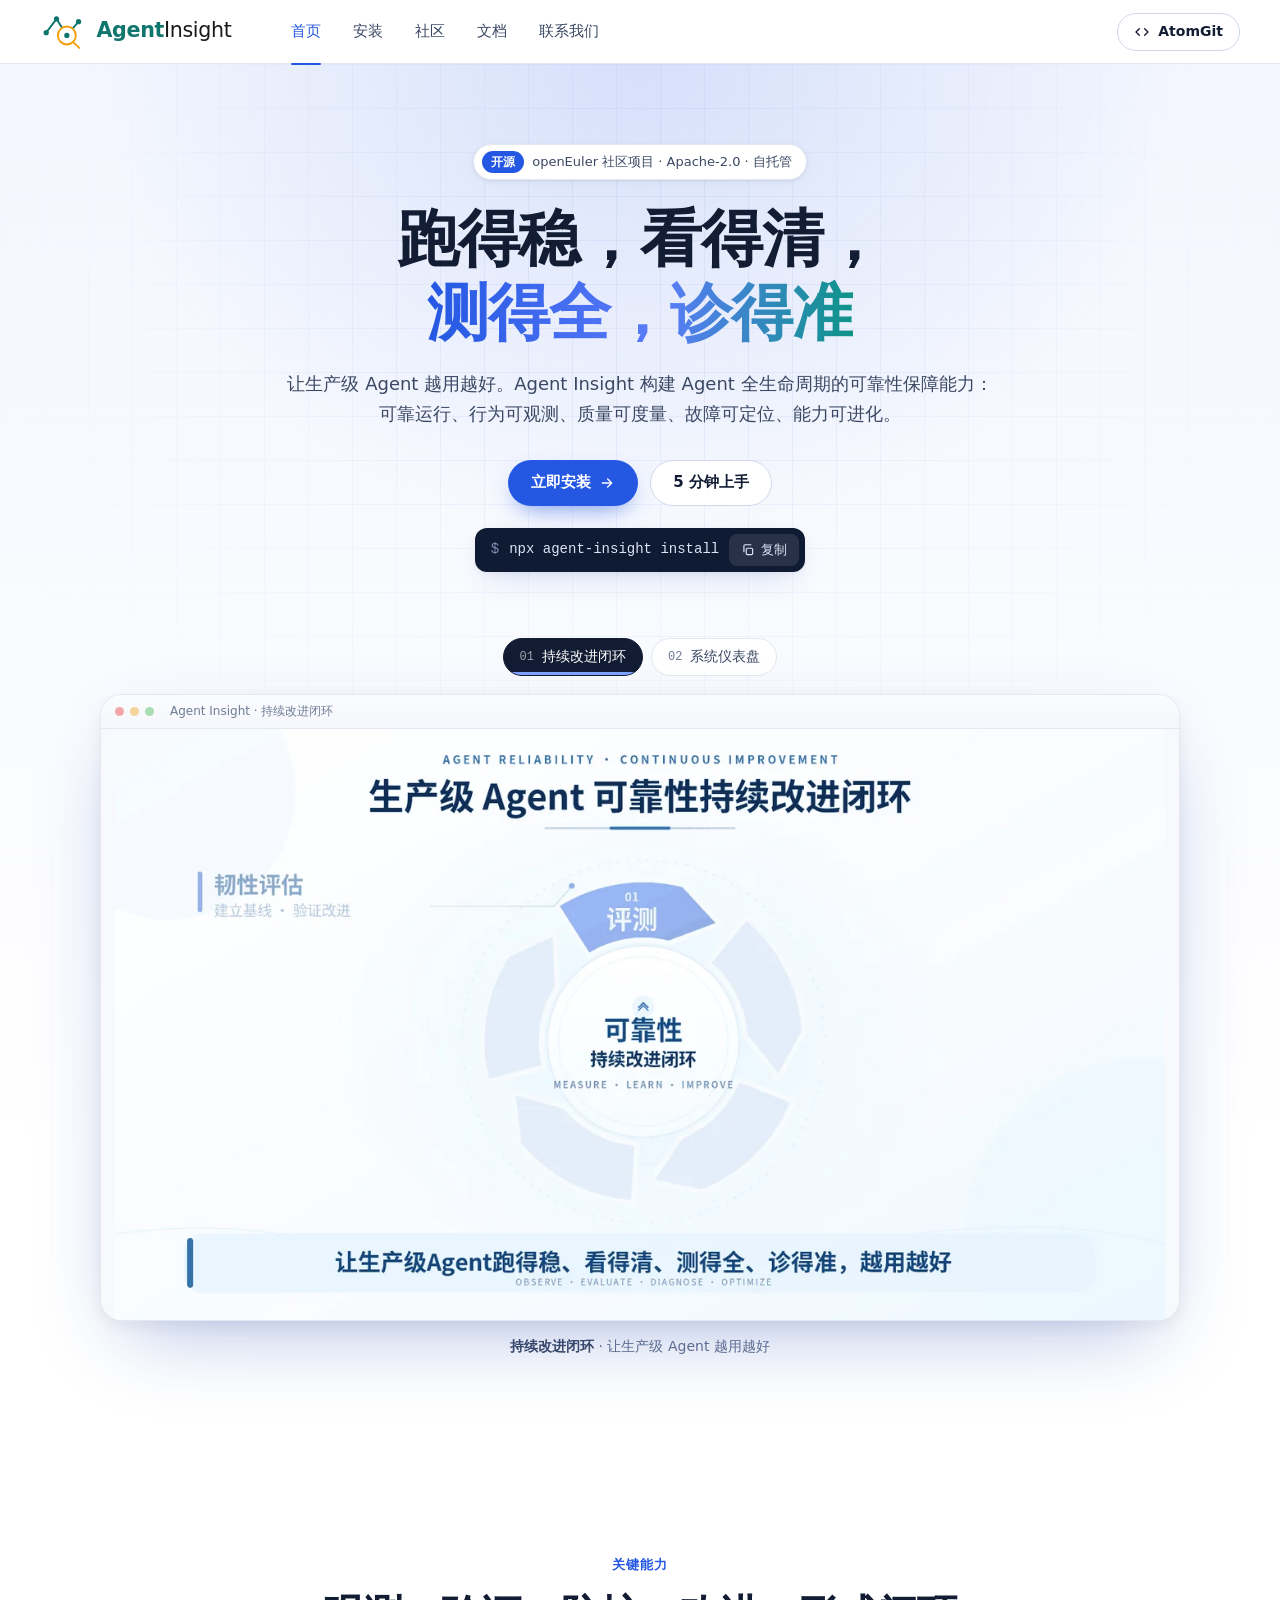
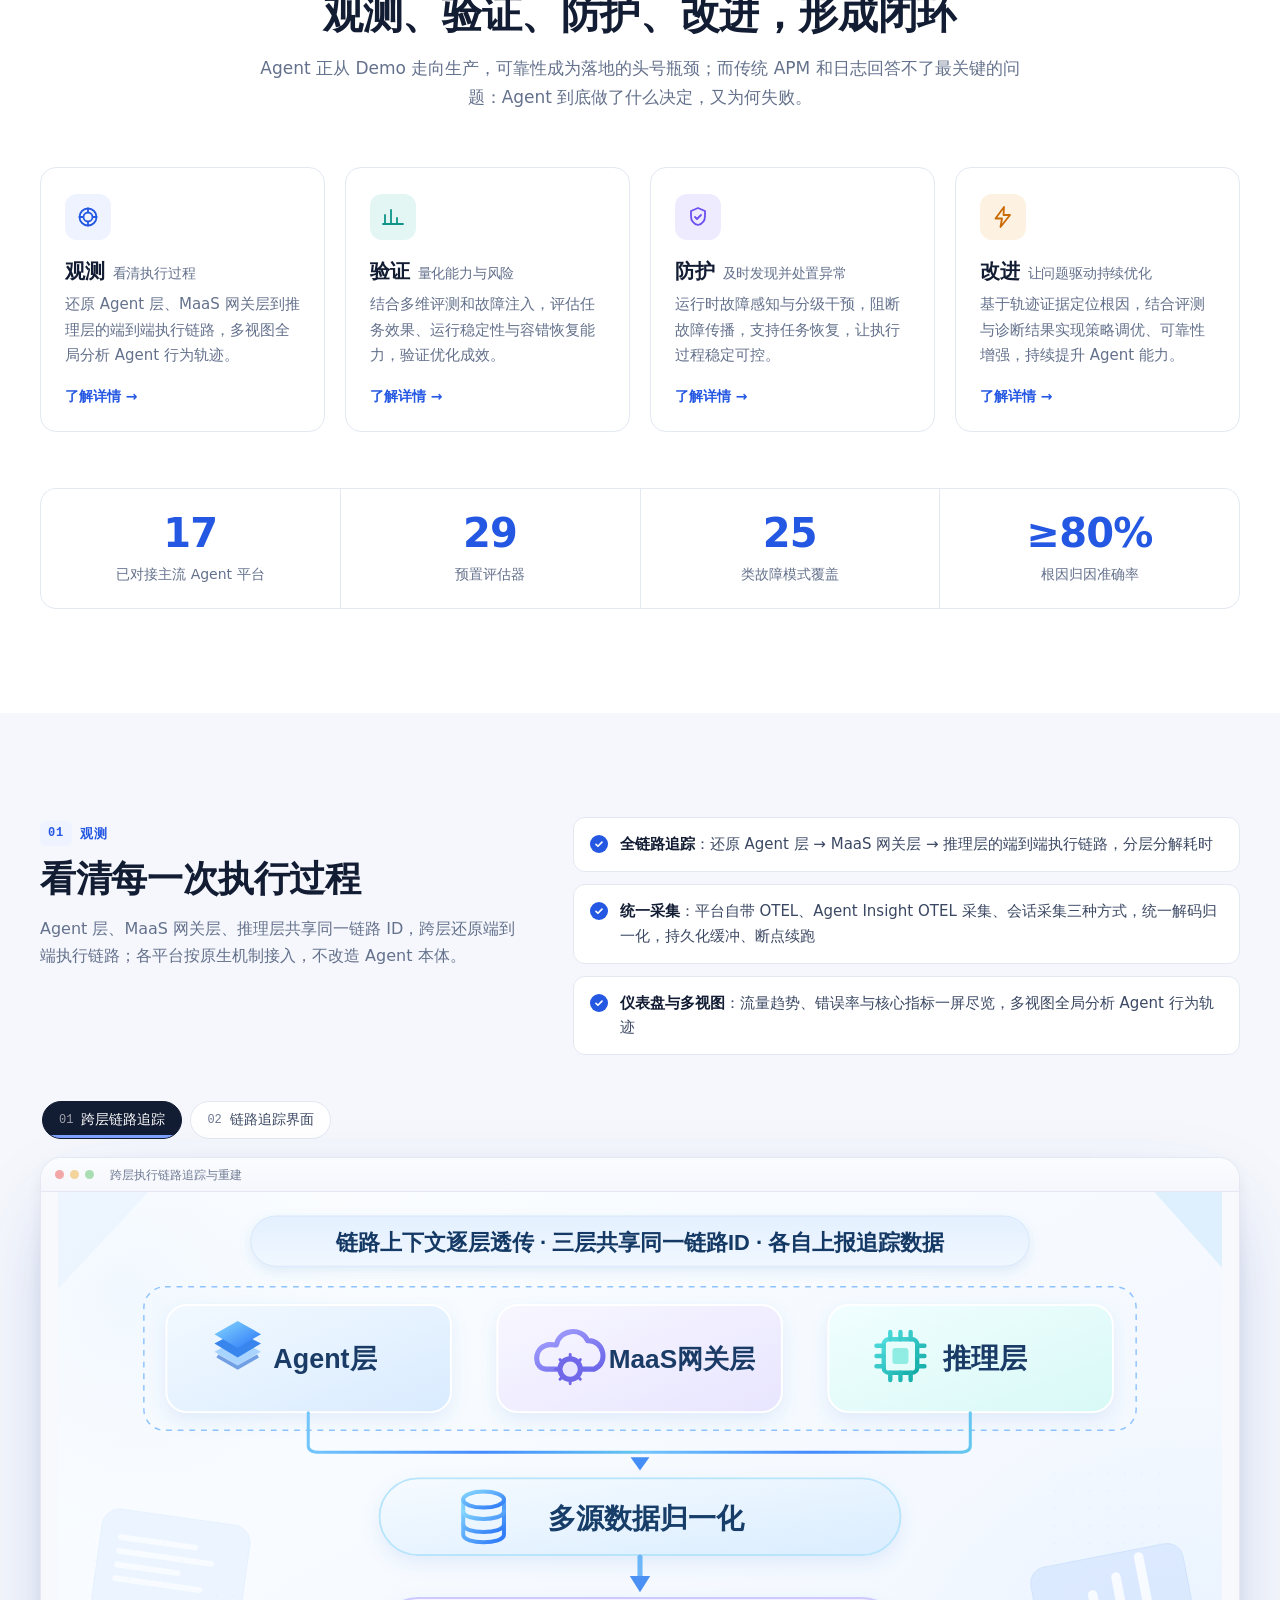
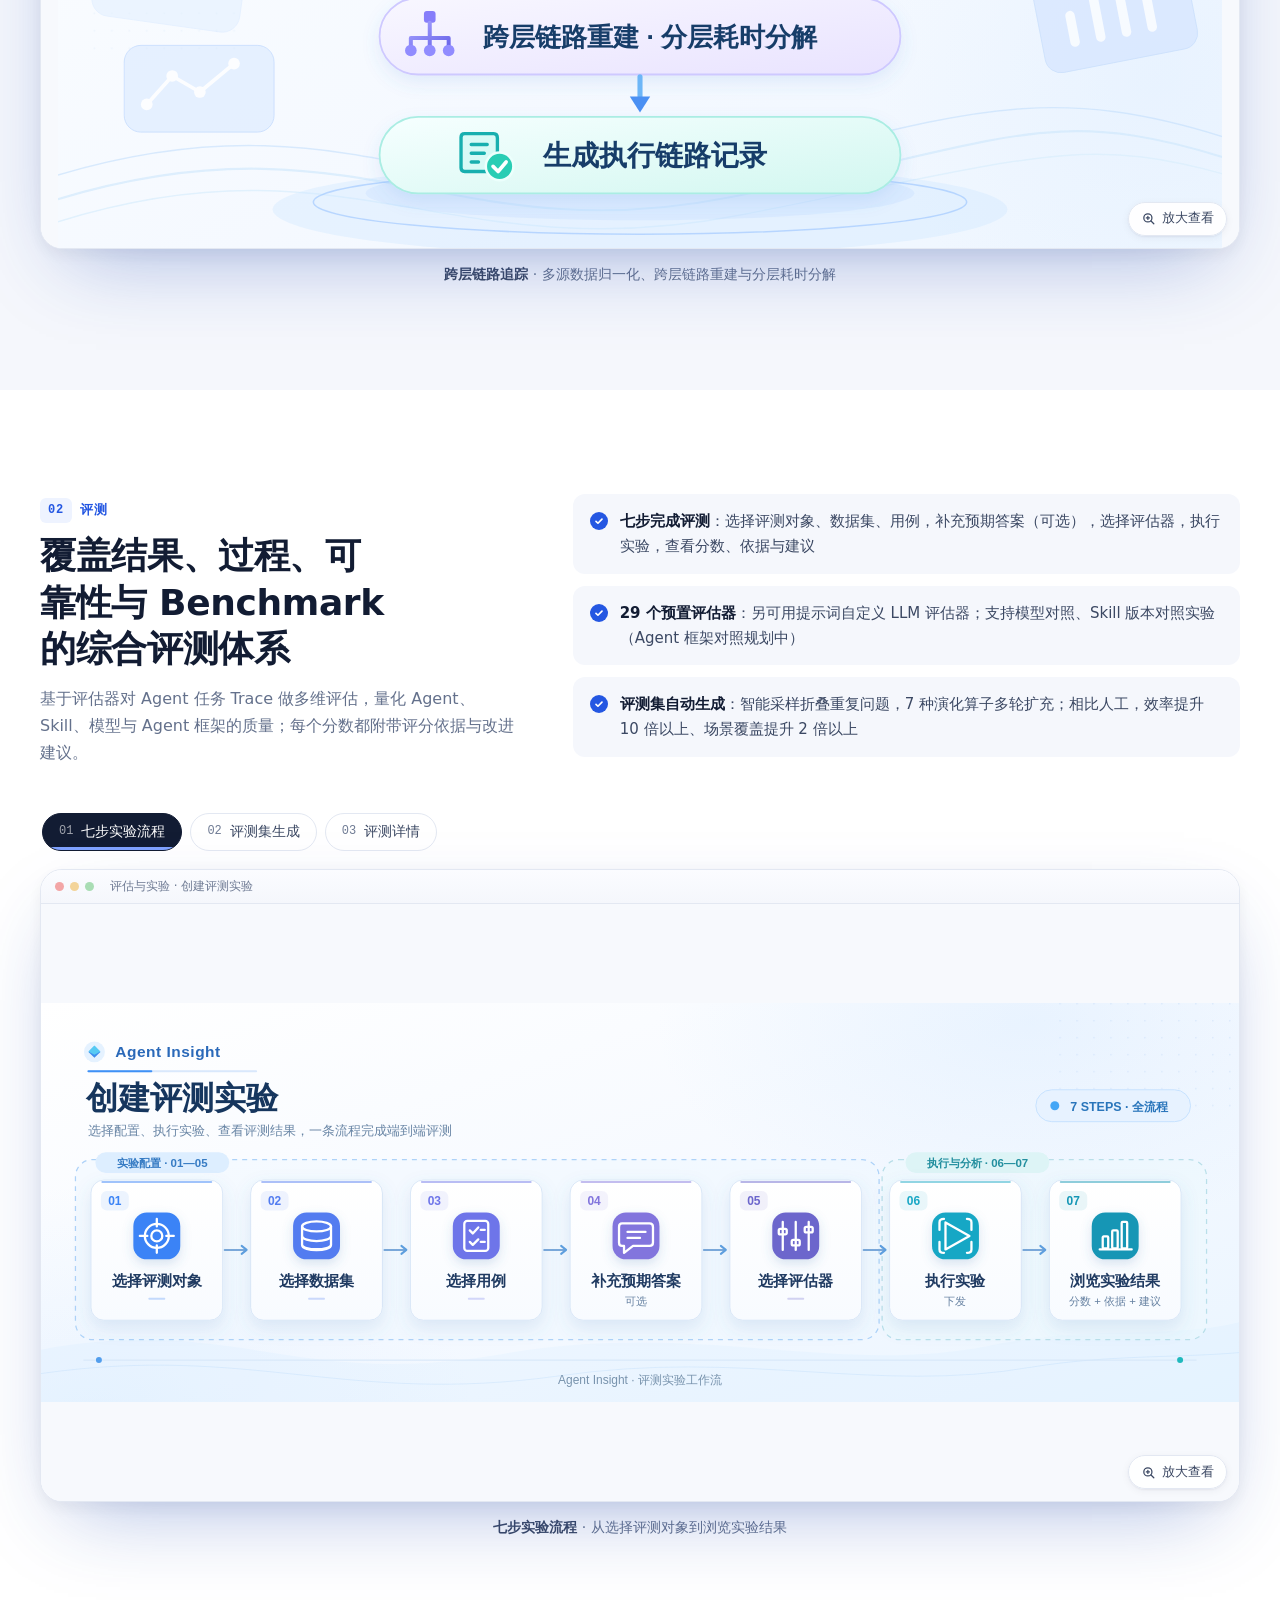
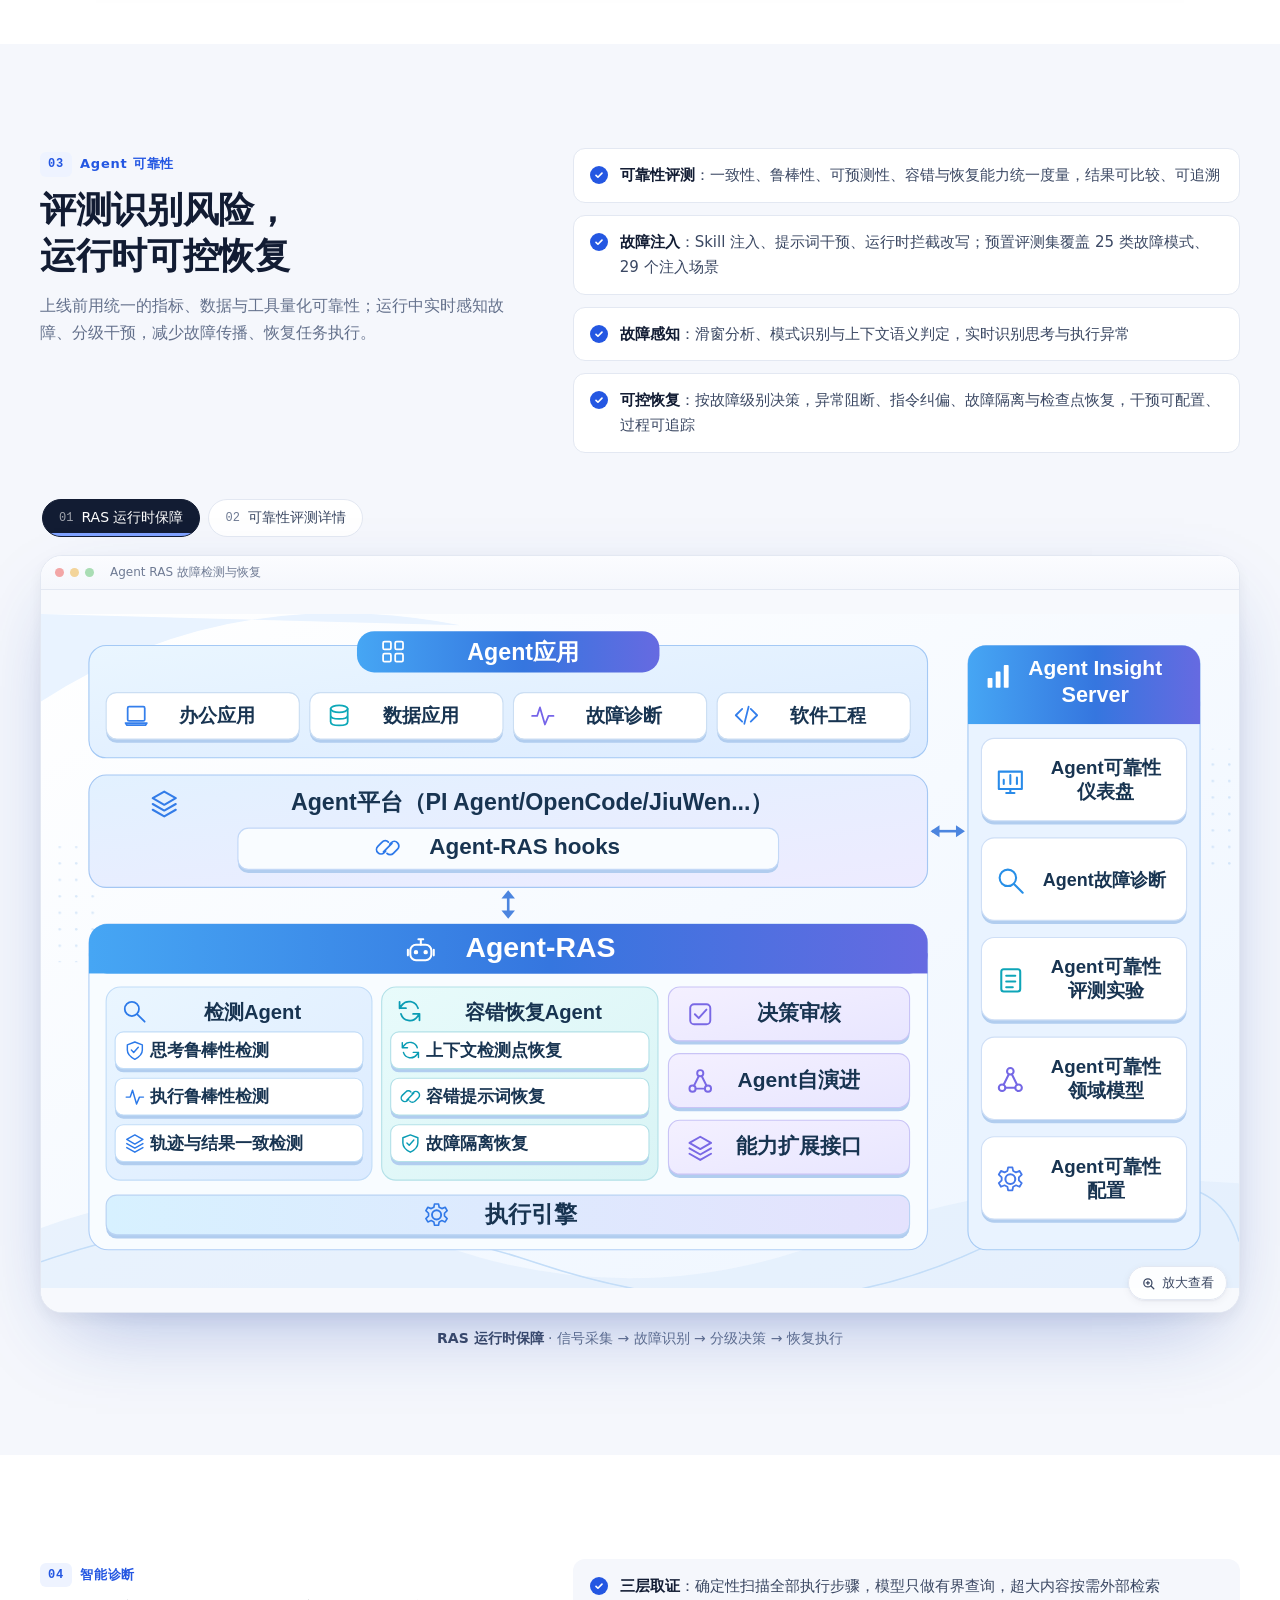
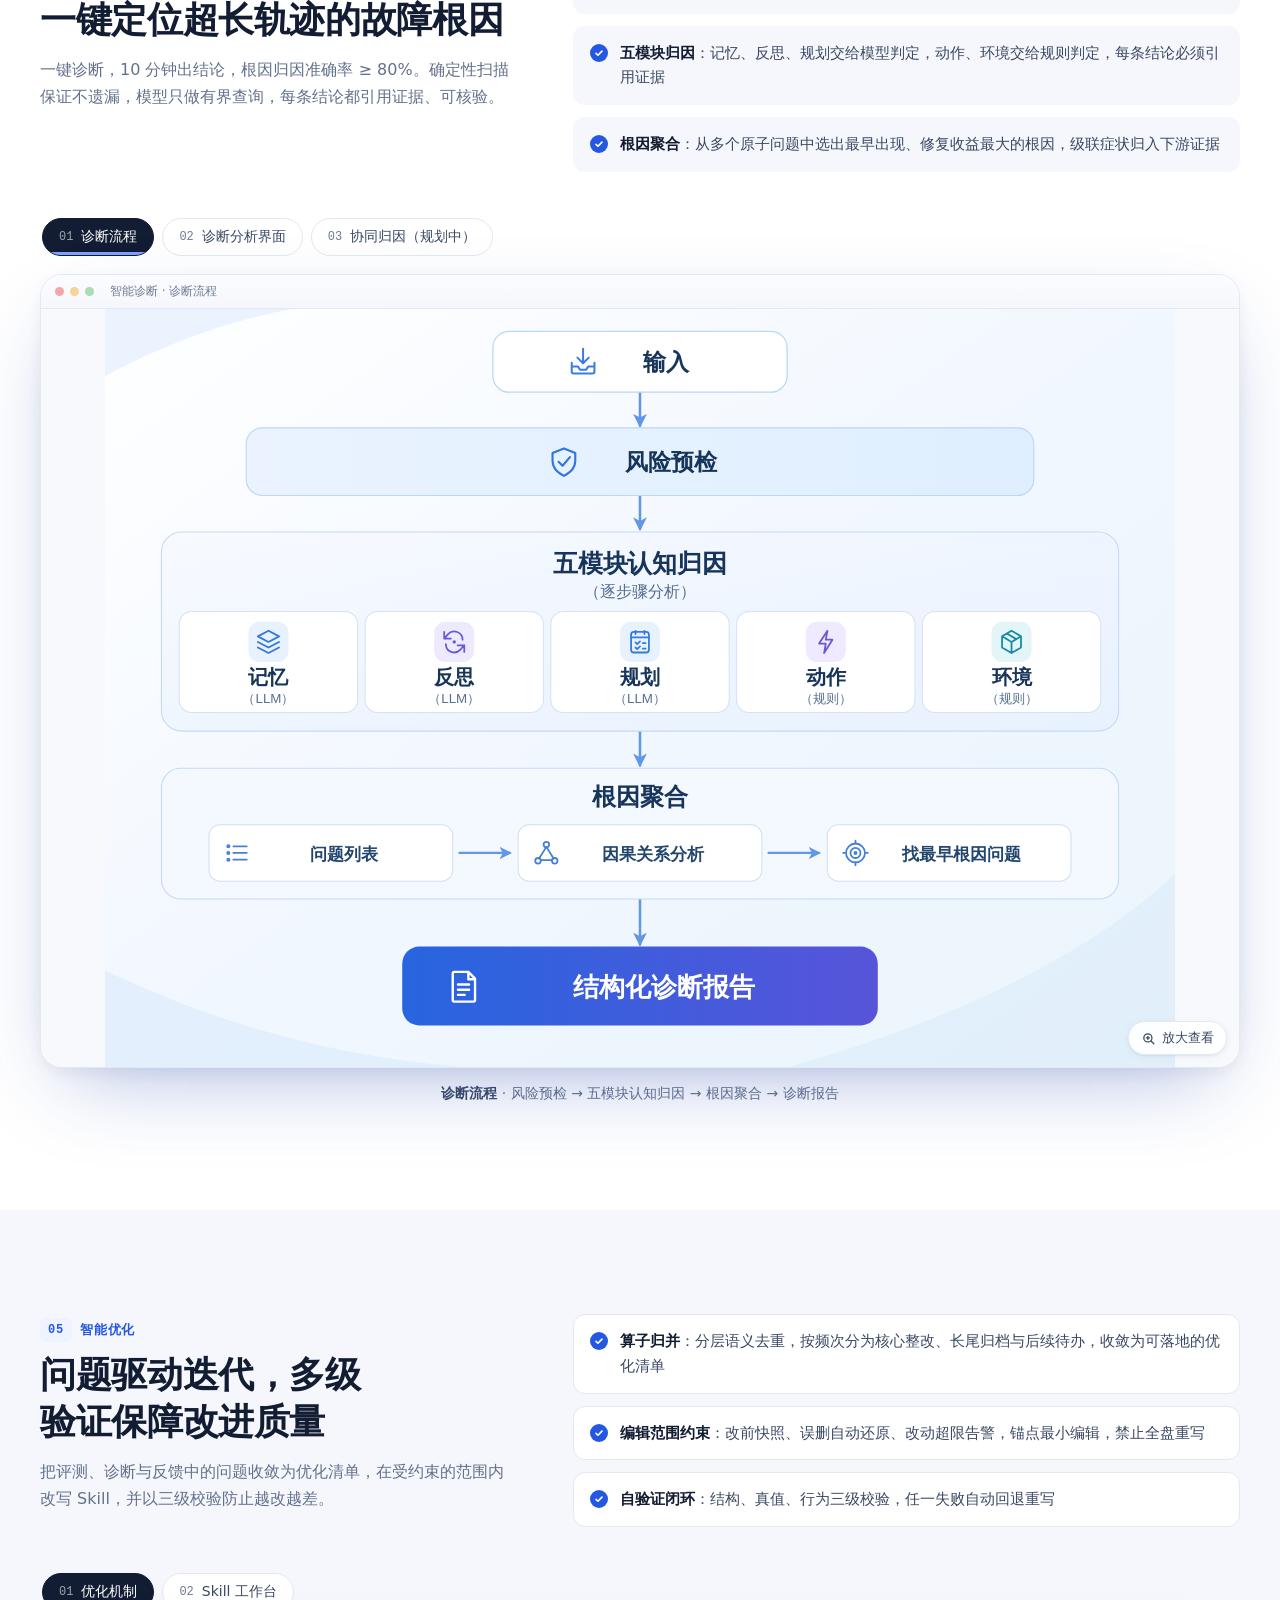
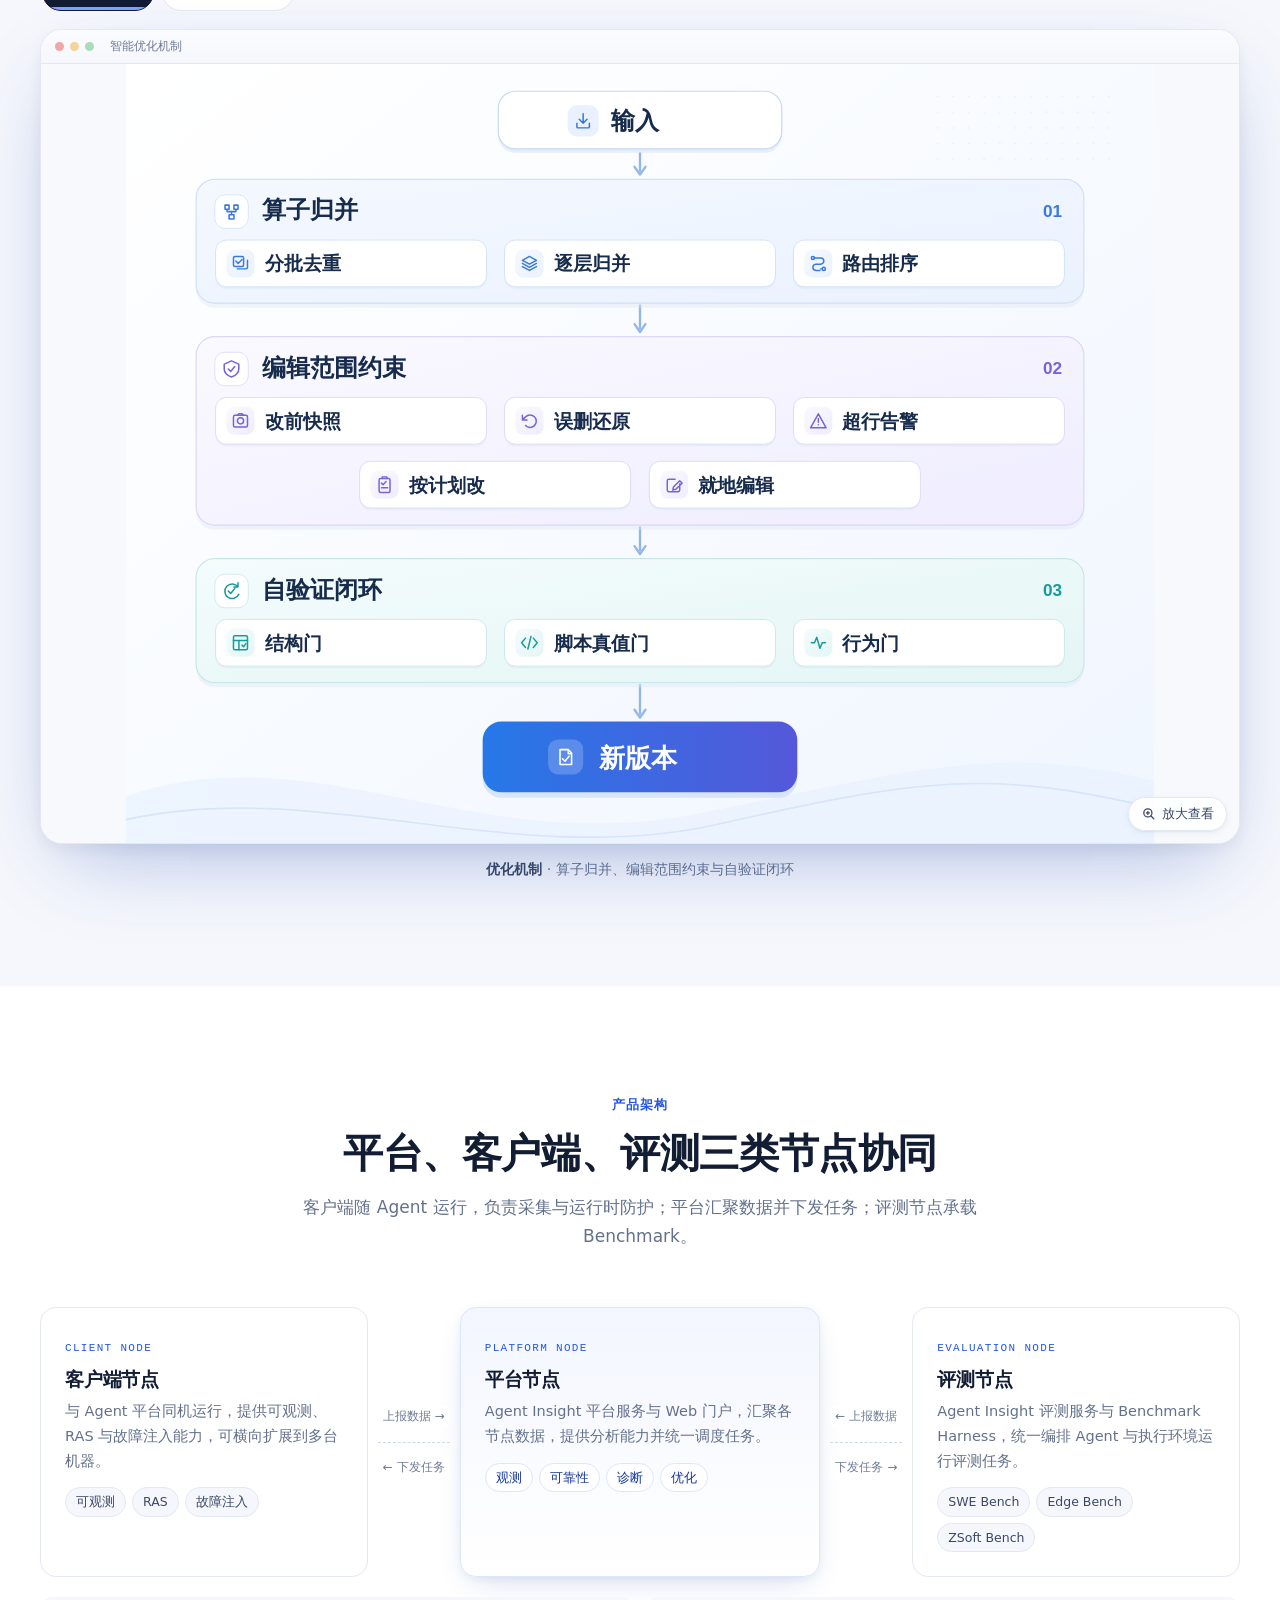
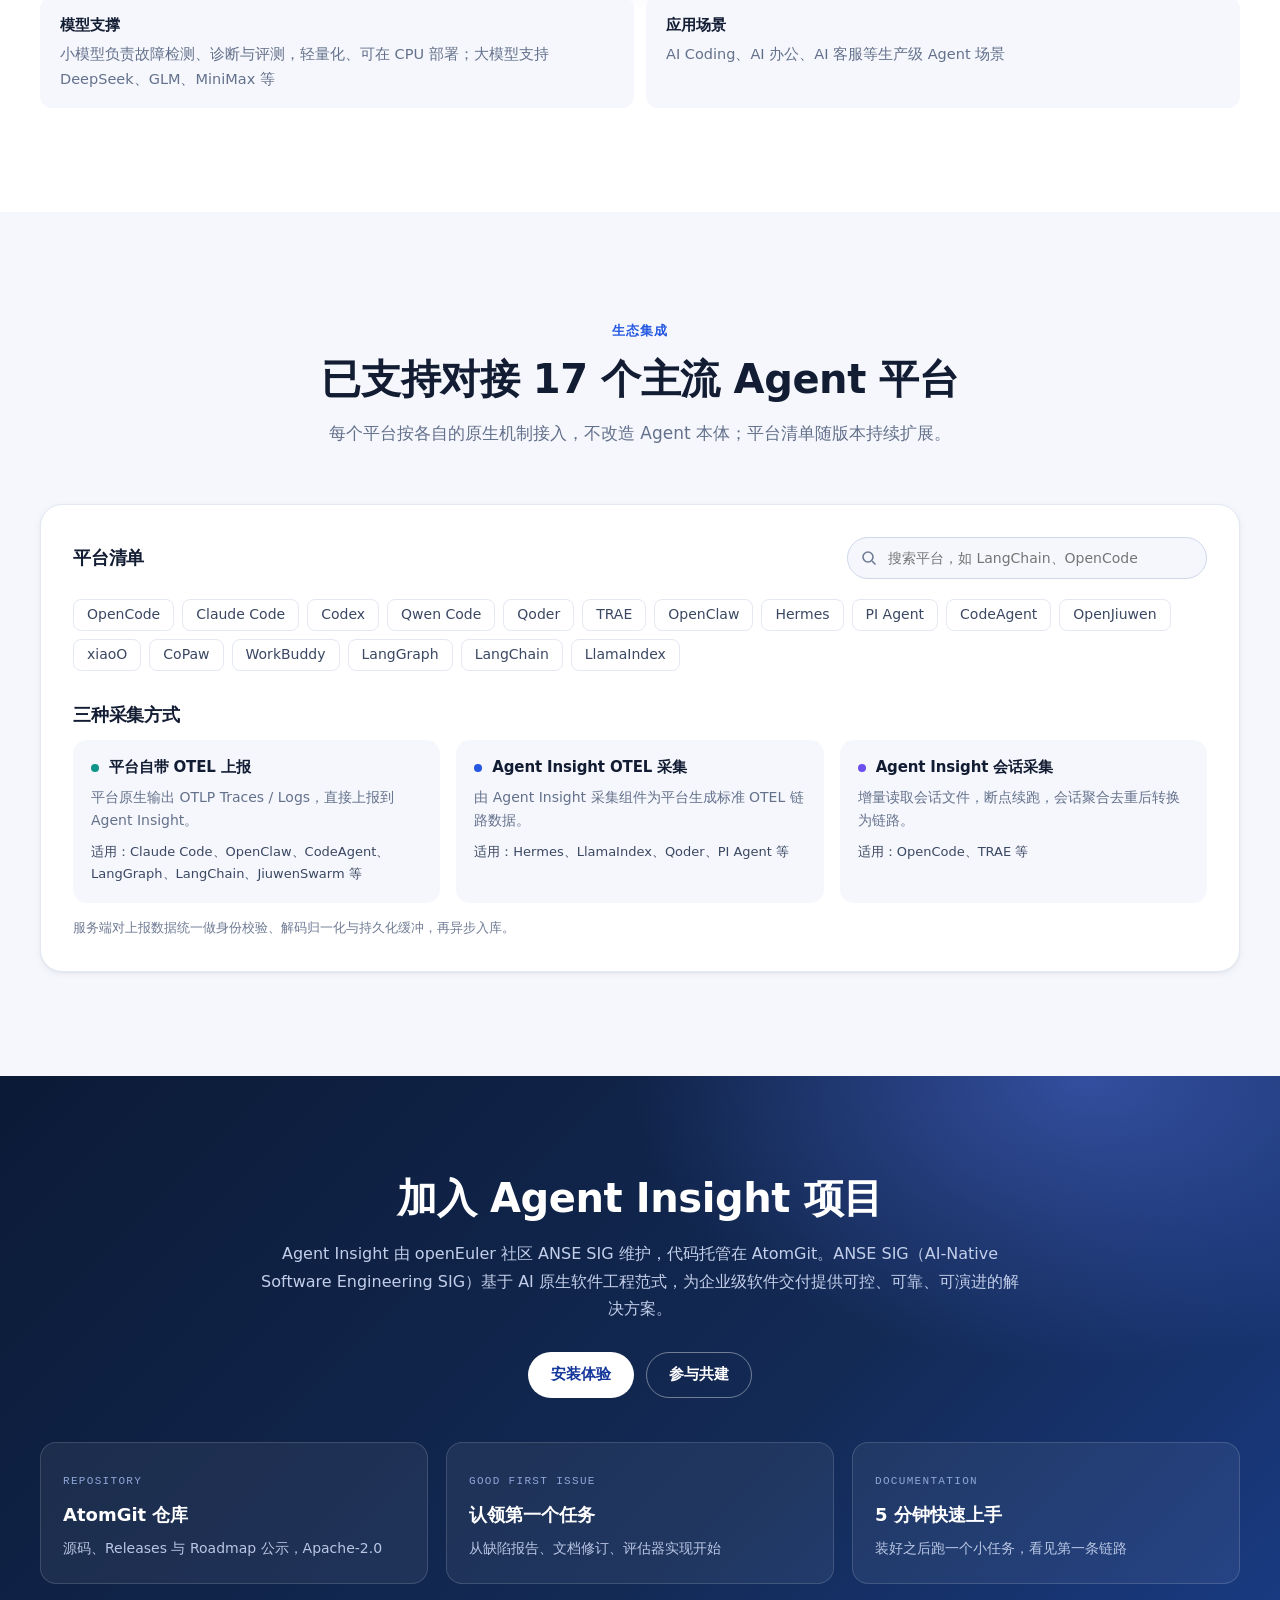
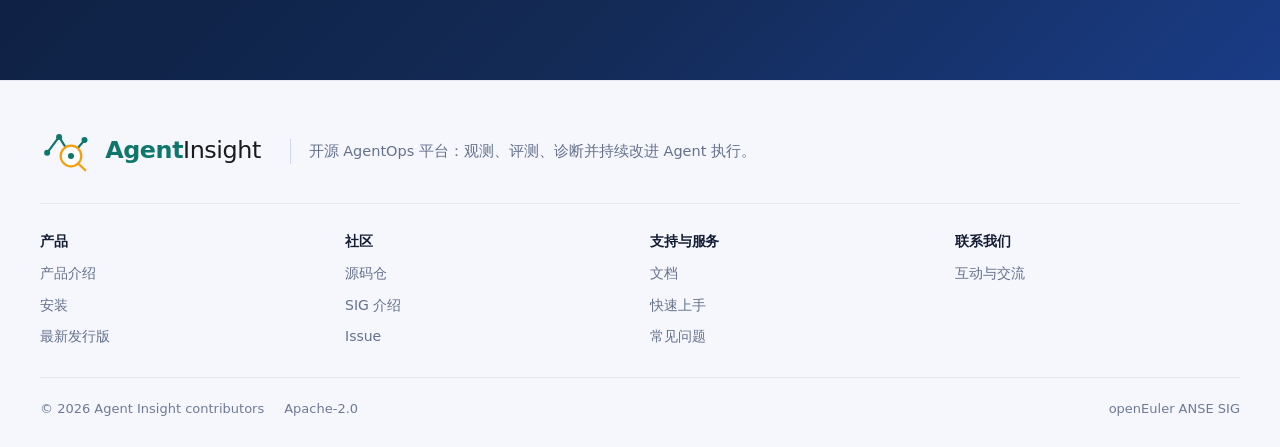
==== index.html @ 6faabec9 "Agent Insight 产品官网：首页/安装/社区/文档/联系我们（静态站，文档 md 驱动）" ====
<!DOCTYPE html>
<html lang="zh-CN">
<head>
<meta charset="UTF-8">
<meta name="viewport" content="width=device-width, initial-scale=1.0, viewport-fit=cover">
<meta name="theme-color" content="#2457E2">
<title>Agent Insight · 让生产级 Agent 越用越好</title>
<meta name="description" content="Agent Insight 是 openEuler 社区开源的 AgentOps 平台：跨层链路观测、多维评测、故障注入与运行时防护、智能诊断与 Skill 持续优化。Apache-2.0，自托管。">
<link rel="icon" href="assets/img/favicon.svg" type="image/svg+xml">
<link rel="apple-touch-icon" href="assets/img/apple-touch-icon.png">
<meta property="og:type" content="website">
<meta property="og:site_name" content="Agent Insight">
<meta property="og:title" content="Agent Insight · 让生产级 Agent 越用越好">
<meta property="og:description" content="Agent Insight 是 openEuler 社区开源的 AgentOps 平台：跨层链路观测、多维评测、故障注入与运行时防护、智能诊断与 Skill 持续优化。Apache-2.0，自托管。">
<meta property="og:image" content="assets/img/og-cover.png">
<meta name="twitter:card" content="summary_large_image">
<link rel="stylesheet" href="assets/css/site.css?v=43">
</head>
<body data-page="home">
<a class="sr-only" href="#main">跳到正文</a>

<nav class="nav" aria-label="主导航">
  <div class="wrap nav-in">
    <a class="nav-logo" href="index.html" aria-label="Agent Insight 首页"><img src="assets/img/logo.svg" alt="Agent Insight" width="201" height="40"></a>
    <div class="nav-links"><a data-nav="home" href="index.html">首页</a><a data-nav="install" href="install.html">安装</a><a data-nav="dev" href="dev.html">社区</a><a data-nav="docs" href="docs.html">文档</a><a data-nav="contact" href="contact.html">联系我们</a></div>
    <div class="nav-right">
      <a class="btn btn-ghost btn-sm nav-repo" data-site="repo" href="#" target="_blank" rel="noopener"><svg viewBox="0 0 24 24" fill="none" stroke="currentColor" stroke-width="2" stroke-linecap="round" stroke-linejoin="round"><path d="M8 7l-5 5 5 5M16 7l5 5-5 5"/></svg>AtomGit</a>
      <button type="button" class="nav-burger" aria-label="打开菜单" aria-expanded="false" aria-controls="mMenu"><span></span></button>
    </div>
  </div>
</nav>
<div class="m-menu" id="mMenu">
  <a class="m-link" data-nav="home" href="index.html">首页</a><a class="m-link" data-nav="install" href="install.html">安装</a><a class="m-link" data-nav="dev" href="dev.html">社区</a><a class="m-link" data-nav="docs" href="docs.html">文档</a><a class="m-link" data-nav="contact" href="contact.html">联系我们</a>
  <div class="m-actions">
    <a class="btn btn-ghost" data-site="repo" href="#" target="_blank" rel="noopener"><svg viewBox="0 0 24 24" fill="none" stroke="currentColor" stroke-width="2" stroke-linecap="round" stroke-linejoin="round"><path d="M8 7l-5 5 5 5M16 7l5 5-5 5"/></svg>AtomGit 代码仓</a>
  </div>
</div>

<main id="main">
<header class="hero">
  <div class="wrap">
    <div class="hero-copy">
      <span class="hero-badge"><b>开源</b>openEuler 社区项目 · Apache-2.0 · 自托管</span>
      <h1>跑得稳，看得清，<br><span class="grad">测得全，诊得准</span></h1>
      <p class="hero-lede">让生产级 Agent 越用越好。Agent Insight 构建 Agent 全生命周期的可靠性保障能力：可靠运行、行为可观测、质量可度量、故障可定位、能力可进化。</p>
      <div class="hero-cta">
        <a class="btn btn-primary" href="install.html">立即安装 <svg viewBox="0 0 24 24" fill="none" stroke="currentColor" stroke-width="2" stroke-linecap="round" stroke-linejoin="round"><path d="M5 12h14M13 6l6 6-6 6"/></svg></a>
        <a class="btn btn-ghost" href="docs.html#/quick-start">5 分钟上手</a>
      </div>
      <div class="cmd"><span class="pr">$</span><code>npx agent-insight install</code><button type="button" class="copy-btn" data-copy="npx agent-insight install" aria-label="复制安装命令"><svg viewBox="0 0 24 24" fill="none" stroke="currentColor" stroke-width="2" stroke-linecap="round" stroke-linejoin="round"><rect x="9" y="9" width="11" height="11" rx="2"/><path d="M5 15V5a2 2 0 0 1 2-2h10"/></svg><span>复制</span></button></div>
    </div>
    <div class="hero-stage">
      <div class="gallery g-center" data-gallery data-autoplay="6000" style="--dur:6000ms">
        <div class="g-tabs" role="tablist" aria-label="切换图片"><button type="button" class="g-tab" role="tab" aria-selected="true"><span class="n">01</span>持续改进闭环<i class="g-prog" aria-hidden="true"></i></button><button type="button" class="g-tab" role="tab" aria-selected="false"><span class="n">02</span>系统仪表盘<i class="g-prog" aria-hidden="true"></i></button></div>
        <div class="frame"><div class="frame-bar" aria-hidden="true"><i></i><i></i><i></i><span>Agent Insight · 持续改进闭环</span></div>
          <div class="g-stage" style="aspect-ratio:1000/548"><figure class="g-panel is-active" role="tabpanel" data-title="Agent Insight · 持续改进闭环" data-cap="<b>持续改进闭环</b> · 让生产级 Agent 越用越好"><video muted loop playsinline preload="metadata" poster="assets/img/hero-1-poster.webp" width="1280" height="720" aria-label="生产级 Agent 可靠性持续改进闭环动画"><source src="assets/img/hero-1.mp4" type="video/mp4"></video></figure><figure class="g-panel" role="tabpanel" data-title="Agent Insight · 系统仪表盘" data-cap="<b>系统仪表盘</b> · 趋势与核心指标一屏尽览"><picture><source srcset="assets/img/hero-2.webp" type="image/webp"><img src="assets/img/hero-2.png" data-full="assets/img/hero-2.png" alt="系统仪表盘：Trace 流量趋势、错误率与核心指标" width="1633" height="872" loading="lazy" decoding="async"></picture><button type="button" class="zoom-btn" aria-label="放大查看：系统仪表盘"><svg viewBox="0 0 24 24" fill="none" stroke="currentColor" stroke-width="2" stroke-linecap="round"><circle cx="11" cy="11" r="6.5"/><path d="M16 16l4.5 4.5M11 8.5v5M8.5 11h5"/></svg><span>放大查看</span></button></figure></div>
        </div>
        <p class="g-cap"><b>持续改进闭环</b> · 让生产级 Agent 越用越好</p>
      </div>
    </div>
  </div>
</header>

<section class="sec" id="features" aria-labelledby="features-t">
  <div class="wrap">
    <div class="sec-head reveal">
      <span class="eyebrow">关键能力</span>
      <h2 id="features-t">观测、验证、防护、改进，形成闭环</h2>
      <p>Agent 正从 Demo 走向生产，可靠性成为落地的头号瓶颈；而传统 APM 和日志回答不了最关键的问题：Agent 到底做了什么决定，又为何失败。</p>
    </div>
    <div class="caps">
      <a class="cap reveal" href="#observe">
        <span class="cap-ico c-blue"><svg viewBox="0 0 24 24" fill="none" stroke="currentColor" stroke-width="1.8" stroke-linecap="round" stroke-linejoin="round"><circle cx="12" cy="12" r="8.5"/><circle cx="12" cy="12" r="4.5"/><path d="M12 3.5v3M12 17.5v3M3.5 12h3M17.5 12h3"/></svg></span>
        <h3>观测<small>看清执行过程</small></h3>
        <p>还原 Agent 层、MaaS 网关层到推理层的端到端执行链路，多视图全局分析 Agent 行为轨迹。</p>
        <span class="more">了解详情 →</span>
      </a>
      <a class="cap reveal" href="#evaluate">
        <span class="cap-ico c-teal"><svg viewBox="0 0 24 24" fill="none" stroke="currentColor" stroke-width="1.8" stroke-linecap="round" stroke-linejoin="round"><path d="M4 19V10M10 19V5M16 19v-6M22 19H2"/></svg></span>
        <h3>验证<small>量化能力与风险</small></h3>
        <p>结合多维评测和故障注入，评估任务效果、运行稳定性与容错恢复能力，验证优化成效。</p>
        <span class="more">了解详情 →</span>
      </a>
      <a class="cap reveal" href="#reliability">
        <span class="cap-ico c-violet"><svg viewBox="0 0 24 24" fill="none" stroke="currentColor" stroke-width="1.8" stroke-linecap="round" stroke-linejoin="round"><path d="M12 3l7 3v5c0 4.6-3 8-7 9-4-1-7-4.4-7-9V6z"/><path d="M9 12l2 2 4-4"/></svg></span>
        <h3>防护<small>及时发现并处置异常</small></h3>
        <p>运行时故障感知与分级干预，阻断故障传播，支持任务恢复，让执行过程稳定可控。</p>
        <span class="more">了解详情 →</span>
      </a>
      <a class="cap reveal" href="#diagnose">
        <span class="cap-ico c-amber"><svg viewBox="0 0 24 24" fill="none" stroke="currentColor" stroke-width="1.8" stroke-linecap="round" stroke-linejoin="round"><path d="M13 2L4.5 13.5H11L9.5 22 19 10h-6.5z"/></svg></span>
        <h3>改进<small>让问题驱动持续优化</small></h3>
        <p>基于轨迹证据定位根因，结合评测与诊断结果实现策略调优、可靠性增强，持续提升 Agent 能力。</p>
        <span class="more">了解详情 →</span>
      </a>
    </div>
    <div class="stats reveal">
      <div class="stat"><b>17</b><span>已对接主流 Agent 平台</span></div>
      <div class="stat"><b>29</b><span>预置评估器</span></div>
      <div class="stat"><b>25</b><span>类故障模式覆盖</span></div>
      <div class="stat"><b>≥80%</b><span>根因归因准确率</span></div>
    </div>
  </div>
</section>

<section class="sec sec-soft" id="observe" aria-labelledby="observe-t">
  <div class="wrap">
    <div class="feature-head">
      <div class="reveal">
        <span class="eyebrow"><span class="no">01</span>观测</span>
        <h2 id="observe-t">看清每一次执行过程</h2>
        <p class="lede">Agent 层、MaaS 网关层、推理层共享同一链路 ID，跨层还原端到端执行链路；各平台按原生机制接入，不改造 Agent 本体。</p>
      </div>
      <ul class="points reveal"><li><b>全链路追踪</b>：还原 Agent 层 → MaaS 网关层 → 推理层的端到端执行链路，分层分解耗时</li><li><b>统一采集</b>：平台自带 OTEL、Agent Insight OTEL 采集、会话采集三种方式，统一解码归一化，持久化缓冲、断点续跑</li><li><b>仪表盘与多视图</b>：流量趋势、错误率与核心指标一屏尽览，多视图全局分析 Agent 行为轨迹</li></ul>
    </div>
    <div class="reveal">
      <div class="gallery" data-gallery data-autoplay="5000" style="--dur:5000ms">
        <div class="g-tabs" role="tablist" aria-label="切换图片"><button type="button" class="g-tab" role="tab" aria-selected="true"><span class="n">01</span>跨层链路追踪<i class="g-prog" aria-hidden="true"></i></button><button type="button" class="g-tab" role="tab" aria-selected="false"><span class="n">02</span>链路追踪界面<i class="g-prog" aria-hidden="true"></i></button></div>
        <div class="frame"><div class="frame-bar" aria-hidden="true"><i></i><i></i><i></i><span>跨层执行链路追踪与重建</span></div>
          <div class="g-stage" style="aspect-ratio:1000/547"><figure class="g-panel is-active" role="tabpanel" data-title="跨层执行链路追踪与重建" data-cap="<b>跨层链路追踪</b> · 多源数据归一化、跨层链路重建与分层耗时分解"><img src="assets/img/observe-1.svg" alt="跨层链路追踪与重建：Agent 层、MaaS 网关层、推理层共享同一链路 ID" width="1600" height="900" loading="lazy" decoding="async"><button type="button" class="zoom-btn" aria-label="放大查看：跨层链路追踪"><svg viewBox="0 0 24 24" fill="none" stroke="currentColor" stroke-width="2" stroke-linecap="round"><circle cx="11" cy="11" r="6.5"/><path d="M16 16l4.5 4.5M11 8.5v5M8.5 11h5"/></svg><span>放大查看</span></button></figure><figure class="g-panel" role="tabpanel" data-title="运行观测 · 链路追踪" data-cap="<b>链路追踪界面</b> · 完整执行链路逐层展开"><picture><source srcset="assets/img/observe-2.webp" type="image/webp"><img src="assets/img/observe-2.png" data-full="assets/img/observe-2.png" alt="链路追踪界面：完整执行链路逐层展开" width="1636" height="871" loading="lazy" decoding="async"></picture><button type="button" class="zoom-btn" aria-label="放大查看：链路追踪界面"><svg viewBox="0 0 24 24" fill="none" stroke="currentColor" stroke-width="2" stroke-linecap="round"><circle cx="11" cy="11" r="6.5"/><path d="M16 16l4.5 4.5M11 8.5v5M8.5 11h5"/></svg><span>放大查看</span></button></figure></div>
        </div>
        <p class="g-cap"><b>跨层链路追踪</b> · 多源数据归一化、跨层链路重建与分层耗时分解</p>
      </div>
    </div>
  </div>
</section>
<section class="sec" id="evaluate" aria-labelledby="evaluate-t">
  <div class="wrap">
    <div class="feature-head">
      <div class="reveal">
        <span class="eyebrow"><span class="no">02</span>评测</span>
        <h2 id="evaluate-t">覆盖结果、过程、可靠性与 Benchmark 的综合评测体系</h2>
        <p class="lede">基于评估器对 Agent 任务 Trace 做多维评估，量化 Agent、Skill、模型与 Agent 框架的质量；每个分数都附带评分依据与改进建议。</p>
      </div>
      <ul class="points reveal"><li><b>七步完成评测</b>：选择评测对象、数据集、用例，补充预期答案（可选），选择评估器，执行实验，查看分数、依据与建议</li><li><b>29 个预置评估器</b>：另可用提示词自定义 LLM 评估器；支持模型对照、Skill 版本对照实验（Agent 框架对照规划中）</li><li><b>评测集自动生成</b>：智能采样折叠重复问题，7 种演化算子多轮扩充；相比人工，效率提升 10 倍以上、场景覆盖提升 2 倍以上</li></ul>
    </div>
    <div class="reveal">
      <div class="gallery" data-gallery data-autoplay="5000" style="--dur:5000ms">
        <div class="g-tabs" role="tablist" aria-label="切换图片"><button type="button" class="g-tab" role="tab" aria-selected="true"><span class="n">01</span>七步实验流程<i class="g-prog" aria-hidden="true"></i></button><button type="button" class="g-tab" role="tab" aria-selected="false"><span class="n">02</span>评测集生成<i class="g-prog" aria-hidden="true"></i></button><button type="button" class="g-tab" role="tab" aria-selected="false"><span class="n">03</span>评测详情<i class="g-prog" aria-hidden="true"></i></button></div>
        <div class="frame"><div class="frame-bar" aria-hidden="true"><i></i><i></i><i></i><span>评估与实验 · 创建评测实验</span></div>
          <div class="g-stage" style="aspect-ratio:1000/499"><figure class="g-panel is-active" role="tabpanel" data-title="评估与实验 · 创建评测实验" data-cap="<b>七步实验流程</b> · 从选择评测对象到浏览实验结果"><img src="assets/img/evaluate-1.svg" alt="创建评测实验七步流程：从选择评测对象到浏览实验结果" width="2400" height="800" loading="lazy" decoding="async"><button type="button" class="zoom-btn" aria-label="放大查看：七步实验流程"><svg viewBox="0 0 24 24" fill="none" stroke="currentColor" stroke-width="2" stroke-linecap="round"><circle cx="11" cy="11" r="6.5"/><path d="M16 16l4.5 4.5M11 8.5v5M8.5 11h5"/></svg><span>放大查看</span></button></figure><figure class="g-panel" role="tabpanel" data-title="生产 Trace 数据演化流程" data-cap="<b>评测集生成</b> · 智能采样、7 种演化算子与数据脱敏"><img src="assets/img/evaluate-2.svg" alt="评测集生成：智能采样与数据演化" width="2400" height="1400" loading="lazy" decoding="async"><button type="button" class="zoom-btn" aria-label="放大查看：评测集生成"><svg viewBox="0 0 24 24" fill="none" stroke="currentColor" stroke-width="2" stroke-linecap="round"><circle cx="11" cy="11" r="6.5"/><path d="M16 16l4.5 4.5M11 8.5v5M8.5 11h5"/></svg><span>放大查看</span></button></figure><figure class="g-panel" role="tabpanel" data-title="评估与实验 · Trace 评测详情" data-cap="<b>评测详情</b> · 结果评测、轨迹评测与评分点证据"><picture><source srcset="assets/img/evaluate-3.webp" type="image/webp"><img src="assets/img/evaluate-3.png" data-full="assets/img/evaluate-3.png" alt="Trace 评测详情：结果评测、轨迹评测与评分点证据" width="1800" height="1152" loading="lazy" decoding="async"></picture><button type="button" class="zoom-btn" aria-label="放大查看：评测详情"><svg viewBox="0 0 24 24" fill="none" stroke="currentColor" stroke-width="2" stroke-linecap="round"><circle cx="11" cy="11" r="6.5"/><path d="M16 16l4.5 4.5M11 8.5v5M8.5 11h5"/></svg><span>放大查看</span></button></figure></div>
        </div>
        <p class="g-cap"><b>七步实验流程</b> · 从选择评测对象到浏览实验结果</p>
      </div>
    </div>
  </div>
</section>
<section class="sec sec-soft" id="reliability" aria-labelledby="reliability-t">
  <div class="wrap">
    <div class="feature-head">
      <div class="reveal">
        <span class="eyebrow"><span class="no">03</span>Agent 可靠性</span>
        <h2 id="reliability-t">评测识别风险，运行时可控恢复</h2>
        <p class="lede">上线前用统一的指标、数据与工具量化可靠性；运行中实时感知故障、分级干预，减少故障传播、恢复任务执行。</p>
      </div>
      <ul class="points reveal"><li><b>可靠性评测</b>：一致性、鲁棒性、可预测性、容错与恢复能力统一度量，结果可比较、可追溯</li><li><b>故障注入</b>：Skill 注入、提示词干预、运行时拦截改写；预置评测集覆盖 25 类故障模式、29 个注入场景</li><li><b>故障感知</b>：滑窗分析、模式识别与上下文语义判定，实时识别思考与执行异常</li><li><b>可控恢复</b>：按故障级别决策，异常阻断、指令纠偏、故障隔离与检查点恢复，干预可配置、过程可追踪</li></ul>
    </div>
    <div class="reveal">
      <div class="gallery" data-gallery data-autoplay="5000" style="--dur:5000ms">
        <div class="g-tabs" role="tablist" aria-label="切换图片"><button type="button" class="g-tab" role="tab" aria-selected="true"><span class="n">01</span>RAS 运行时保障<i class="g-prog" aria-hidden="true"></i></button><button type="button" class="g-tab" role="tab" aria-selected="false"><span class="n">02</span>可靠性评测详情<i class="g-prog" aria-hidden="true"></i></button></div>
        <div class="frame"><div class="frame-bar" aria-hidden="true"><i></i><i></i><i></i><span>Agent RAS 故障检测与恢复</span></div>
          <div class="g-stage" style="aspect-ratio:1000/603"><figure class="g-panel is-active" role="tabpanel" data-title="Agent RAS 故障检测与恢复" data-cap="<b>RAS 运行时保障</b> · 信号采集 → 故障识别 → 分级决策 → 恢复执行"><img src="assets/img/ras-1.svg" alt="Agent RAS 运行时保障架构：故障感知、分级决策与可控恢复" width="1600" height="900" loading="lazy" decoding="async"><button type="button" class="zoom-btn" aria-label="放大查看：RAS 运行时保障"><svg viewBox="0 0 24 24" fill="none" stroke="currentColor" stroke-width="2" stroke-linecap="round"><circle cx="11" cy="11" r="6.5"/><path d="M16 16l4.5 4.5M11 8.5v5M8.5 11h5"/></svg><span>放大查看</span></button></figure><figure class="g-panel" role="tabpanel" data-title="Agent 可靠性 · 评测详情" data-cap="<b>可靠性评测详情</b> · 先确认故障发生，再评价检测、处置与消解"><picture><source srcset="assets/img/ras-2.webp" type="image/webp"><img src="assets/img/ras-2.png" data-full="assets/img/ras-2.png" alt="可靠性评测详情：故障检测、触发处置与故障消解评分点" width="1800" height="1162" loading="lazy" decoding="async"></picture><button type="button" class="zoom-btn" aria-label="放大查看：可靠性评测详情"><svg viewBox="0 0 24 24" fill="none" stroke="currentColor" stroke-width="2" stroke-linecap="round"><circle cx="11" cy="11" r="6.5"/><path d="M16 16l4.5 4.5M11 8.5v5M8.5 11h5"/></svg><span>放大查看</span></button></figure></div>
        </div>
        <p class="g-cap"><b>RAS 运行时保障</b> · 信号采集 → 故障识别 → 分级决策 → 恢复执行</p>
      </div>
    </div>
  </div>
</section>
<section class="sec" id="diagnose" aria-labelledby="diagnose-t">
  <div class="wrap">
    <div class="feature-head">
      <div class="reveal">
        <span class="eyebrow"><span class="no">04</span>智能诊断</span>
        <h2 id="diagnose-t">一键定位超长轨迹的故障根因</h2>
        <p class="lede">一键诊断，10 分钟出结论，根因归因准确率 ≥ 80%。确定性扫描保证不遗漏，模型只做有界查询，每条结论都引用证据、可核验。</p>
      </div>
      <ul class="points reveal"><li><b>三层取证</b>：确定性扫描全部执行步骤，模型只做有界查询，超大内容按需外部检索</li><li><b>五模块归因</b>：记忆、反思、规划交给模型判定，动作、环境交给规则判定，每条结论必须引用证据</li><li><b>根因聚合</b>：从多个原子问题中选出最早出现、修复收益最大的根因，级联症状归入下游证据</li></ul>
    </div>
    <div class="reveal">
      <div class="gallery" data-gallery data-autoplay="5000" style="--dur:5000ms">
        <div class="g-tabs" role="tablist" aria-label="切换图片"><button type="button" class="g-tab" role="tab" aria-selected="true"><span class="n">01</span>诊断流程<i class="g-prog" aria-hidden="true"></i></button><button type="button" class="g-tab" role="tab" aria-selected="false"><span class="n">02</span>诊断分析界面<i class="g-prog" aria-hidden="true"></i></button><button type="button" class="g-tab" role="tab" aria-selected="false"><span class="n">03</span>协同归因（规划中）<i class="g-prog" aria-hidden="true"></i></button></div>
        <div class="frame"><div class="frame-bar" aria-hidden="true"><i></i><i></i><i></i><span>智能诊断 · 诊断流程</span></div>
          <div class="g-stage" style="aspect-ratio:1000/633"><figure class="g-panel is-active" role="tabpanel" data-title="智能诊断 · 诊断流程" data-cap="<b>诊断流程</b> · 风险预检 → 五模块认知归因 → 根因聚合 → 诊断报告"><img src="assets/img/diagnose-1.svg" alt="智能诊断流程：风险预检、五模块认知归因、根因聚合与结构化诊断报告" width="1440" height="1020" loading="lazy" decoding="async"><button type="button" class="zoom-btn" aria-label="放大查看：诊断流程"><svg viewBox="0 0 24 24" fill="none" stroke="currentColor" stroke-width="2" stroke-linecap="round"><circle cx="11" cy="11" r="6.5"/><path d="M16 16l4.5 4.5M11 8.5v5M8.5 11h5"/></svg><span>放大查看</span></button></figure><figure class="g-panel" role="tabpanel" data-title="诊断分析 · 诊断结果" data-cap="<b>诊断分析界面</b> · 关键诊断发现与证据节点"><picture><source srcset="assets/img/diagnose-3.webp" type="image/webp"><img src="assets/img/diagnose-3.png" data-full="assets/img/diagnose-3.png" alt="诊断分析界面：关键诊断发现与证据节点" width="1800" height="1146" loading="lazy" decoding="async"></picture><button type="button" class="zoom-btn" aria-label="放大查看：诊断分析界面"><svg viewBox="0 0 24 24" fill="none" stroke="currentColor" stroke-width="2" stroke-linecap="round"><circle cx="11" cy="11" r="6.5"/><path d="M16 16l4.5 4.5M11 8.5v5M8.5 11h5"/></svg><span>放大查看</span></button></figure><figure class="g-panel" role="tabpanel" data-title="规划中 · 大小模型协同因果归因" data-cap="<b>规划中</b> · 小模型、因果推理与 LLM 语义分层协同的因果归因"><img src="assets/img/diagnose-2.svg" alt="规划中的大小模型协同因果归因架构" width="2400" height="1350" loading="lazy" decoding="async"><button type="button" class="zoom-btn" aria-label="放大查看：协同归因（规划中）"><svg viewBox="0 0 24 24" fill="none" stroke="currentColor" stroke-width="2" stroke-linecap="round"><circle cx="11" cy="11" r="6.5"/><path d="M16 16l4.5 4.5M11 8.5v5M8.5 11h5"/></svg><span>放大查看</span></button></figure></div>
        </div>
        <p class="g-cap"><b>诊断流程</b> · 风险预检 → 五模块认知归因 → 根因聚合 → 诊断报告</p>
      </div>
    </div>
  </div>
</section>
<section class="sec sec-soft" id="optimize" aria-labelledby="optimize-t">
  <div class="wrap">
    <div class="feature-head">
      <div class="reveal">
        <span class="eyebrow"><span class="no">05</span>智能优化</span>
        <h2 id="optimize-t">问题驱动迭代，多级验证保障改进质量</h2>
        <p class="lede">把评测、诊断与反馈中的问题收敛为优化清单，在受约束的范围内改写 Skill，并以三级校验防止越改越差。</p>
      </div>
      <ul class="points reveal"><li><b>算子归并</b>：分层语义去重，按频次分为核心整改、长尾归档与后续待办，收敛为可落地的优化清单</li><li><b>编辑范围约束</b>：改前快照、误删自动还原、改动超限告警，锚点最小编辑，禁止全盘重写</li><li><b>自验证闭环</b>：结构、真值、行为三级校验，任一失败自动回退重写</li></ul>
    </div>
    <div class="reveal">
      <div class="gallery" data-gallery data-autoplay="5000" style="--dur:5000ms">
        <div class="g-tabs" role="tablist" aria-label="切换图片"><button type="button" class="g-tab" role="tab" aria-selected="true"><span class="n">01</span>优化机制<i class="g-prog" aria-hidden="true"></i></button><button type="button" class="g-tab" role="tab" aria-selected="false"><span class="n">02</span>Skill 工作台<i class="g-prog" aria-hidden="true"></i></button></div>
        <div class="frame"><div class="frame-bar" aria-hidden="true"><i></i><i></i><i></i><span>智能优化机制</span></div>
          <div class="g-stage" style="aspect-ratio:1000/650"><figure class="g-panel is-active" role="tabpanel" data-title="智能优化机制" data-cap="<b>优化机制</b> · 算子归并、编辑范围约束与自验证闭环"><img src="assets/img/optimize-1.svg" alt="智能优化机制：算子归并、编辑范围约束与自验证闭环" width="1320" height="1000" loading="lazy" decoding="async"><button type="button" class="zoom-btn" aria-label="放大查看：优化机制"><svg viewBox="0 0 24 24" fill="none" stroke="currentColor" stroke-width="2" stroke-linecap="round"><circle cx="11" cy="11" r="6.5"/><path d="M16 16l4.5 4.5M11 8.5v5M8.5 11h5"/></svg><span>放大查看</span></button></figure><figure class="g-panel" role="tabpanel" data-title="持续优化 · Skill 工作台" data-cap="<b>Skill 工作台</b> · Skill 生成、优化与版本管理"><picture><source srcset="assets/img/product/skill-workspace.webp" type="image/webp"><img src="assets/img/product/skill-workspace.png" data-full="assets/img/product/skill-workspace.png" alt="Skill 工作台界面：从生成到发布" width="1800" height="1003" loading="lazy" decoding="async"></picture><button type="button" class="zoom-btn" aria-label="放大查看：Skill 工作台"><svg viewBox="0 0 24 24" fill="none" stroke="currentColor" stroke-width="2" stroke-linecap="round"><circle cx="11" cy="11" r="6.5"/><path d="M16 16l4.5 4.5M11 8.5v5M8.5 11h5"/></svg><span>放大查看</span></button></figure></div>
        </div>
        <p class="g-cap"><b>优化机制</b> · 算子归并、编辑范围约束与自验证闭环</p>
      </div>
    </div>
  </div>
</section>

<section class="sec" id="architecture" aria-labelledby="arch-t">
  <div class="wrap">
    <div class="sec-head reveal">
      <span class="eyebrow">产品架构</span>
      <h2 id="arch-t">平台、客户端、评测三类节点协同</h2>
      <p>客户端随 Agent 运行，负责采集与运行时防护；平台汇聚数据并下发任务；评测节点承载 Benchmark。</p>
    </div>
    <div class="arch reveal">
      <div class="node">
        <span class="k">CLIENT NODE</span>
        <h3>客户端节点</h3>
        <p>与 Agent 平台同机运行，提供可观测、RAS 与故障注入能力，可横向扩展到多台机器。</p>
        <div class="tags"><span>可观测</span><span>RAS</span><span>故障注入</span></div>
      </div>
      <div class="link" aria-hidden="true"><span>上报数据 →</span><span>← 下发任务</span></div>
      <div class="node main">
        <span class="k">PLATFORM NODE</span>
        <h3>平台节点</h3>
        <p>Agent Insight 平台服务与 Web 门户，汇聚各节点数据，提供分析能力并统一调度任务。</p>
        <div class="tags"><span>观测</span><span>可靠性</span><span>诊断</span><span>优化</span></div>
      </div>
      <div class="link" aria-hidden="true"><span>← 上报数据</span><span>下发任务 →</span></div>
      <div class="node">
        <span class="k">EVALUATION NODE</span>
        <h3>评测节点</h3>
        <p>Agent Insight 评测服务与 Benchmark Harness，统一编排 Agent 与执行环境运行评测任务。</p>
        <div class="tags"><span>SWE Bench</span><span>Edge Bench</span><span>ZSoft Bench</span></div>
      </div>
    </div>
    <div class="arch-meta reveal">
      <div><b>模型支撑</b><span>小模型负责故障检测、诊断与评测，轻量化、可在 CPU 部署；大模型支持 DeepSeek、GLM、MiniMax 等</span></div>
      <div><b>应用场景</b><span>AI Coding、AI 办公、AI 客服等生产级 Agent 场景</span></div>
    </div>
  </div>
</section>

<section class="sec sec-soft" id="integrations" aria-labelledby="intg-t">
  <div class="wrap">
    <div class="sec-head reveal">
      <span class="eyebrow">生态集成</span>
      <h2 id="intg-t">已支持对接 17 个主流 Agent 平台</h2>
      <p>每个平台按各自的原生机制接入，不改造 Agent 本体；平台清单随版本持续扩展。</p>
    </div>
    <div class="intg reveal">
      <div class="intg-top">
        <h3>平台清单</h3>
        <label class="search"><svg viewBox="0 0 16 16" fill="none" stroke="currentColor" stroke-width="1.6"><circle cx="7" cy="7" r="5"/><path d="M11 11l3.5 3.5"/></svg>
          <input id="intgFilter" type="search" placeholder="搜索平台，如 LangChain、OpenCode" aria-label="搜索接入平台"></label>
      </div>
      <div id="intgList">
        <div class="igroup flat"><h4 class="sr-only">全部平台</h4><div class="chips"><span class="chip">OpenCode</span><span class="chip">Claude Code</span><span class="chip">Codex</span><span class="chip">Qwen Code</span><span class="chip">Qoder</span><span class="chip">TRAE</span><span class="chip">OpenClaw</span><span class="chip">Hermes</span><span class="chip">PI Agent</span><span class="chip">CodeAgent</span><span class="chip">OpenJiuwen</span><span class="chip">xiaoO</span><span class="chip">CoPaw</span><span class="chip">WorkBuddy</span><span class="chip">LangGraph</span><span class="chip">LangChain</span><span class="chip">LlamaIndex</span></div></div>
        <p class="intg-none" hidden>没有匹配的平台，换个关键词试试。</p>
      </div>
      <h3 class="ways-t">三种采集方式</h3>
      <div class="ways"><div class="way"><h4><i style="background:var(--teal)"></i>平台自带 OTEL 上报</h4><p>平台原生输出 OTLP Traces / Logs，直接上报到 Agent Insight。</p><p class="eg">适用：Claude Code、OpenClaw、CodeAgent、LangGraph、LangChain、JiuwenSwarm 等</p></div><div class="way"><h4><i style="background:var(--blue)"></i>Agent Insight OTEL 采集</h4><p>由 Agent Insight 采集组件为平台生成标准 OTEL 链路数据。</p><p class="eg">适用：Hermes、LlamaIndex、Qoder、PI Agent 等</p></div><div class="way"><h4><i style="background:var(--violet)"></i>Agent Insight 会话采集</h4><p>增量读取会话文件，断点续跑，会话聚合去重后转换为链路。</p><p class="eg">适用：OpenCode、TRAE 等</p></div></div>
      <p class="ways-note">服务端对上报数据统一做身份校验、解码归一化与持久化缓冲，再异步入库。</p>
    </div>
  </div>
</section>

<section class="band" id="join" aria-labelledby="join-t">
  <div class="wrap">
    <h2 id="join-t">加入 Agent Insight 项目</h2>
    <p>Agent Insight 由 openEuler 社区 ANSE SIG 维护，代码托管在 AtomGit。ANSE SIG（AI-Native Software Engineering SIG）基于 AI 原生软件工程范式，为企业级软件交付提供可控、可靠、可演进的解决方案。</p>
    <div class="band-cta">
      <a class="btn btn-white" href="install.html">安装体验</a>
      <a class="btn btn-outline-light" href="dev.html">参与共建</a>
    </div>
    <div class="bcards">
      <a class="bcard" data-site="repo" href="#" target="_blank" rel="noopener"><span class="k">REPOSITORY</span><b>AtomGit 仓库</b><span class="d">源码、Releases 与 Roadmap 公示，Apache-2.0</span></a>
      <a class="bcard" data-site="issues" href="#" target="_blank" rel="noopener"><span class="k">GOOD FIRST ISSUE</span><b>认领第一个任务</b><span class="d">从缺陷报告、文档修订、评估器实现开始</span></a>
      <a class="bcard" href="docs.html#/quick-start"><span class="k">DOCUMENTATION</span><b>5 分钟快速上手</b><span class="d">装好之后跑一个小任务，看见第一条链路</span></a>
    </div>
  </div>
</section>
</main>

<footer class="footer">
  <div class="wrap">
    <div class="footer-top">
      <a class="footer-logo" href="index.html" aria-label="Agent Insight 首页"><img src="assets/img/logo.svg" alt="Agent Insight" width="231" height="46" loading="lazy"></a>
      <p>开源 AgentOps 平台：观测、评测、诊断并持续改进 Agent 执行。</p>
    </div>
    <div class="footer-grid">
      <div><h4>产品</h4><div class="footer-links"><a href="index.html">产品介绍</a><a href="install.html">安装</a><a data-site="releases" href="#" target="_blank" rel="noopener">最新发行版</a></div></div>
      <div><h4>社区</h4><div class="footer-links"><a data-site="repo" href="#" target="_blank" rel="noopener">源码仓</a><a href="dev.html">SIG 介绍</a><a data-site="issues" href="#" target="_blank" rel="noopener">Issue</a></div></div>
      <div><h4>支持与服务</h4><div class="footer-links"><a href="docs.html">文档</a><a href="docs.html#/quick-start">快速上手</a><a href="docs.html#/faq">常见问题</a></div></div>
      <div><h4>联系我们</h4><div class="footer-links"><a href="contact.html">互动与交流</a></div></div>
    </div>
    <div class="footer-legal">
      <span>© <span id="year">2026</span> Agent Insight contributors</span>
      <span>Apache-2.0</span>
      <span class="sp">openEuler ANSE SIG</span>
    </div>
  </div>
</footer>
<button type="button" class="to-top" aria-label="回到顶部"><svg viewBox="0 0 24 24" fill="none" stroke="currentColor" stroke-width="2" stroke-linecap="round" stroke-linejoin="round"><path d="M12 19V5M5 12l7-7 7 7"/></svg></button>
<script src="assets/js/site.js?v=43" defer></script>
</body>
</html>
---- assets/css/site.css ----
/* Agent Insight 官网 · v4 重构
 * 设计原则：移动优先、图片不裁切（原始比例 + 点击放大）、系统字体（国内访问无需外链字体）
 */

/* ---------- tokens ---------- */
:root{
  --blue:#2457E2; --blue-600:#1D4ACB; --blue-700:#16379B; --blue-50:#EEF3FF; --blue-100:#DCE6FF;
  --navy:#0B1A36; --navy-2:#132A55;
  --ink:#121C33; --ink-2:#3B4863; --ink-3:#64718C; --ink-4:#6F7B94;
  --bg:#FFFFFF; --bg-soft:#F5F7FC; --bg-tint:#EEF3FF;
  --line:#E3E8F2; --line-2:#CFD8EA;
  --teal:#0E9488; --teal-50:#E3F6F3; --violet:#6D4FF0; --violet-50:#EFEBFF; --amber:#C96A04; --amber-50:#FDF2E1;
  --code-bg:#0F1B33; --code-ink:#DCE5F7; --code-mut:#7F90B5;
  --radius-sm:10px; --radius:16px; --radius-lg:22px;
  --shadow-sm:0 1px 2px rgba(18,28,51,.05),0 2px 8px rgba(18,28,51,.05);
  --shadow:0 12px 32px -12px rgba(30,70,180,.22),0 2px 8px rgba(18,28,51,.05);
  --shadow-lg:0 32px 80px -28px rgba(30,70,180,.38),0 6px 18px rgba(18,28,51,.06);
  --font:"PingFang SC","HarmonyOS Sans SC","Microsoft YaHei","Noto Sans SC","Hiragino Sans GB",system-ui,-apple-system,"Segoe UI",sans-serif;
  --mono:ui-monospace,"SFMono-Regular","Cascadia Code","JetBrains Mono",Consolas,Menlo,monospace;
  --wrap:1200px; --gutter:20px; --nav-h:64px;
  --ease:cubic-bezier(.22,.8,.32,1);
}
@media (min-width:768px){:root{--gutter:32px}}

/* ---------- base ---------- */
*,*::before,*::after{box-sizing:border-box}
html{-webkit-text-size-adjust:100%;scroll-behavior:smooth;scroll-padding-top:calc(var(--nav-h) + 16px)}
@media (prefers-reduced-motion:reduce){html{scroll-behavior:auto}*{animation:none!important;transition:none!important}}
body{margin:0;background:var(--bg);color:var(--ink);font-family:var(--font);font-size:16px;line-height:1.7;-webkit-font-smoothing:antialiased;overflow-x:hidden}
img,video,svg{max-width:100%;display:block}
img{height:auto}
a{color:var(--blue);text-decoration:none}
a:hover{color:var(--blue-600)}
h1,h2,h3,h4{margin:0;line-height:1.3;text-wrap:balance;letter-spacing:-.01em;color:var(--ink);font-weight:700}
p{margin:0}
button{font:inherit;color:inherit}
code,kbd,pre{font-family:var(--mono)}
::selection{background:var(--blue-100)}
:focus-visible{outline:2px solid var(--blue);outline-offset:2px;border-radius:4px}
.wrap{width:100%;max-width:calc(var(--wrap) + var(--gutter)*2);margin:0 auto;padding:0 var(--gutter)}
.sr-only{position:absolute;width:1px;height:1px;overflow:hidden;clip:rect(0 0 0 0);white-space:nowrap}
body.no-scroll{overflow:hidden}

/* ---------- buttons ---------- */
.btn{display:inline-flex;align-items:center;justify-content:center;gap:8px;height:46px;padding:0 22px;border-radius:999px;font-size:15px;font-weight:600;border:1px solid transparent;cursor:pointer;white-space:nowrap;transition:background-color .2s,box-shadow .2s,transform .2s,border-color .2s,color .2s}
.btn svg{width:16px;height:16px;flex:none}
.btn-primary{background:var(--blue);color:#fff;box-shadow:0 10px 24px -10px rgba(36,87,226,.7)}
.btn-primary:hover{background:var(--blue-600);color:#fff;transform:translateY(-1px)}
.btn-ghost{background:#fff;color:var(--ink);border-color:var(--line-2)}
.btn-ghost:hover{border-color:var(--blue);color:var(--blue)}
.btn-white{background:#fff;color:var(--blue-700)}
.btn-white:hover{color:var(--blue);transform:translateY(-1px)}
.btn-outline-light{background:transparent;color:#fff;border-color:rgba(255,255,255,.4)}
.btn-outline-light:hover{background:rgba(255,255,255,.1);color:#fff}
.btn-sm{height:38px;padding:0 16px;font-size:14px}

/* ---------- nav ---------- */
.nav{position:sticky;top:0;z-index:50;height:var(--nav-h);background:rgba(255,255,255,.88);backdrop-filter:saturate(1.6) blur(14px);-webkit-backdrop-filter:saturate(1.6) blur(14px);border-bottom:1px solid var(--line)}
.nav-in{height:100%;display:flex;align-items:center;gap:24px}
.nav-logo{display:flex;align-items:center;flex:none}
.nav-logo img{height:34px;width:auto}
@media (min-width:600px){.nav-logo img{height:40px}}
.nav-links{display:none;align-items:center;gap:4px;margin-left:12px}
.nav-links a{position:relative;padding:8px 14px;border-radius:8px;color:var(--ink-2);font-size:15px;font-weight:500}
.nav-links a:hover{color:var(--blue);background:var(--blue-50)}
.nav-links a[aria-current="page"]{color:var(--blue)}
.nav-links a[aria-current="page"]::after{content:"";position:absolute;left:14px;right:14px;bottom:-13px;height:2px;border-radius:2px;background:var(--blue)}
.nav-right{margin-left:auto;display:flex;align-items:center;gap:10px}
.nav-repo{display:none}
.nav-burger{width:42px;height:42px;border:1px solid var(--line);border-radius:10px;background:#fff;display:grid;place-items:center;cursor:pointer;padding:0}
.nav-burger span{display:block;width:18px;height:2px;border-radius:2px;background:var(--ink);position:relative;transition:background-color .2s}
.nav-burger span::before,.nav-burger span::after{content:"";position:absolute;left:0;width:18px;height:2px;border-radius:2px;background:var(--ink);transition:transform .25s var(--ease)}
.nav-burger span::before{top:-6px}.nav-burger span::after{top:6px}
.menu-open .nav-burger span{background:transparent}
.menu-open .nav-burger span::before{transform:translateY(6px) rotate(45deg)}
.menu-open .nav-burger span::after{transform:translateY(-6px) rotate(-45deg)}
.m-menu{position:fixed;inset:var(--nav-h) 0 0 0;z-index:49;background:#fff;padding:12px var(--gutter) 32px;display:flex;flex-direction:column;overflow-y:auto;opacity:0;visibility:hidden;transform:translateY(-8px);transition:opacity .2s,transform .25s var(--ease),visibility 0s .25s}
.menu-open .m-menu{opacity:1;visibility:visible;transform:none;transition:opacity .2s,transform .25s var(--ease)}
.m-menu a.m-link{display:flex;align-items:center;justify-content:space-between;padding:16px 4px;border-bottom:1px solid var(--line);color:var(--ink);font-size:17px;font-weight:600}
.m-menu a.m-link[aria-current="page"]{color:var(--blue)}
.m-menu a.m-link::after{content:"›";color:var(--ink-4);font-size:22px;font-weight:400}
.m-menu .m-actions{display:grid;gap:12px;margin-top:24px}
.m-menu .m-actions .btn{width:100%}
@media (min-width:900px){
  .nav-links{display:flex}
  .nav-repo{display:inline-flex}
  .nav-burger,.m-menu{display:none}
}

/* ---------- section scaffold ---------- */
.sec{padding:64px 0}
@media (min-width:900px){.sec{padding:104px 0}}
.sec-soft{background:var(--bg-soft)}
.eyebrow{display:inline-flex;align-items:center;gap:8px;font-size:13px;font-weight:600;letter-spacing:.06em;color:var(--blue)}
.eyebrow .no{font-family:var(--mono);font-size:12px;padding:2px 8px;border-radius:6px;background:var(--blue-50)}
.sec-head{max-width:760px;margin:0 auto 40px;text-align:center}
.sec-head h2{font-size:clamp(26px,4.2vw,40px);margin-top:10px}
.sec-head p{margin-top:14px;color:var(--ink-3);font-size:clamp(15px,1.6vw,17px)}
.sec-head.left{margin-left:0;text-align:left}
@media (min-width:900px){.sec-head{margin-bottom:56px}}

/* ---------- hero ---------- */
.hero{position:relative;overflow:hidden;padding:56px 0 64px;background:
  radial-gradient(60% 50% at 50% 0%,rgba(36,87,226,.14),transparent 70%),
  linear-gradient(180deg,#F3F6FE 0%,#FFFFFF 78%)}
.hero::before{content:"";position:absolute;inset:0;background-image:linear-gradient(rgba(36,87,226,.06) 1px,transparent 1px),linear-gradient(90deg,rgba(36,87,226,.06) 1px,transparent 1px);background-size:44px 44px;-webkit-mask-image:radial-gradient(70% 60% at 50% 20%,#000 20%,transparent 75%);mask-image:radial-gradient(70% 60% at 50% 20%,#000 20%,transparent 75%);pointer-events:none}
.hero-copy{position:relative;text-align:center;max-width:860px;margin:0 auto}
.hero-badge{display:inline-flex;align-items:center;gap:8px;padding:6px 14px 6px 8px;border-radius:999px;background:#fff;border:1px solid var(--line);box-shadow:var(--shadow-sm);font-size:13px;color:var(--ink-2)}
.hero-badge b{font-weight:600;color:#fff;background:var(--blue);border-radius:999px;padding:1px 9px;font-size:12px}
.hero h1{margin-top:22px;font-size:clamp(32px,6.4vw,62px);line-height:1.18;letter-spacing:-.02em}
.hero h1 .grad{background:linear-gradient(92deg,var(--blue) 0%,#5B7CFA 55%,var(--teal) 100%);-webkit-background-clip:text;background-clip:text;color:transparent}
.hero-lede{margin:20px auto 0;max-width:720px;color:var(--ink-2);font-size:clamp(15px,1.9vw,18px)}
.hero-cta{margin-top:30px;display:flex;flex-wrap:wrap;justify-content:center;gap:12px}
.cmd{display:inline-flex;align-items:center;gap:10px;max-width:100%;margin-top:22px;padding:6px 6px 6px 16px;border-radius:12px;background:var(--code-bg);color:var(--code-ink);font-family:var(--mono);font-size:14px;box-shadow:var(--shadow)}
.cmd .pr{color:var(--code-mut);user-select:none}
.cmd code{white-space:nowrap;overflow:hidden;text-overflow:ellipsis}
.copy-btn{flex:none;height:32px;padding:0 12px;border-radius:8px;border:0;background:rgba(255,255,255,.1);color:var(--code-ink);font-family:var(--font);font-size:13px;cursor:pointer;display:inline-flex;align-items:center;gap:6px}
.copy-btn:hover{background:rgba(255,255,255,.18)}
.copy-btn svg{width:14px;height:14px}
.hero-stage{position:relative;margin:48px auto 0;max-width:1080px}
@media (min-width:900px){.hero{padding:80px 0 88px}.hero-stage{margin-top:64px}}

/* ---------- gallery（原始比例，不裁切） ---------- */
.gallery{position:relative}
.g-tabs{display:flex;gap:8px;overflow-x:auto;scrollbar-width:none;padding:2px;margin:0 calc(var(--gutter)*-1) 16px;padding-left:var(--gutter);padding-right:var(--gutter);-webkit-overflow-scrolling:touch}
.g-tabs::-webkit-scrollbar{display:none}
.g-tab{position:relative;overflow:hidden;flex:none;display:inline-flex;align-items:center;gap:8px;height:38px;padding:0 16px;border-radius:999px;border:1px solid var(--line);background:#fff;color:var(--ink-2);font-size:14px;font-weight:500;cursor:pointer;transition:all .2s}
.g-tab .n{font-family:var(--mono);font-size:12px;color:var(--ink-4)}
.g-tab:hover{border-color:var(--blue);color:var(--blue)}
.g-tab[aria-selected="true"]{background:var(--ink);border-color:var(--ink);color:#fff}
.g-tab[aria-selected="true"] .n{color:rgba(255,255,255,.6)}
.g-prog{position:absolute;left:0;bottom:0;height:3px;width:100%;background:#7FA2FF;transform:scaleX(0);transform-origin:left;pointer-events:none}
.g-playing .g-tab[aria-selected="true"] .g-prog{animation:gprog var(--dur,5000ms) linear forwards}
.g-paused .g-tab[aria-selected="true"] .g-prog{animation-play-state:paused}
@keyframes gprog{to{transform:scaleX(1)}}
.g-center .g-tabs{justify-content:flex-start}
@media (min-width:768px){.g-tabs{margin-left:0;margin-right:0;padding-left:2px;padding-right:2px}.g-center .g-tabs{justify-content:center}}
.frame{position:relative;background:#fff;border:1px solid var(--line);border-radius:var(--radius);box-shadow:var(--shadow-lg);overflow:hidden}
@media (min-width:768px){.frame{border-radius:var(--radius-lg)}}
.frame-bar{display:flex;align-items:center;gap:6px;height:34px;padding:0 14px;border-bottom:1px solid var(--line);background:linear-gradient(#FBFCFF,#F5F7FC)}
.frame-bar i{width:9px;height:9px;border-radius:50%;background:#DDE3EE}
.frame-bar i:nth-child(1){background:#F3A6A6}.frame-bar i:nth-child(2){background:#F3D49A}.frame-bar i:nth-child(3){background:#A9DDB4}
.frame-bar span{margin-left:10px;font-size:12px;color:var(--ink-4);white-space:nowrap;overflow:hidden;text-overflow:ellipsis}
.g-stage{position:relative;background:#F7F9FD}
.g-panel{position:absolute;inset:0;margin:0;display:flex;align-items:center;justify-content:center;opacity:0;visibility:hidden;transition:opacity .6s var(--ease),visibility 0s .6s}
.g-panel.is-active{opacity:1;visibility:visible;transition:opacity .6s var(--ease)}
.g-panel picture{display:contents}
.g-panel img,.g-panel video{width:100%;height:100%;object-fit:contain}
.zoom-btn{position:absolute;right:12px;bottom:12px;display:inline-flex;align-items:center;gap:6px;height:34px;padding:0 12px;border-radius:999px;border:1px solid var(--line);background:rgba(255,255,255,.94);color:var(--ink-2);font-size:13px;font-weight:500;cursor:zoom-in;box-shadow:var(--shadow-sm);transition:all .2s}
.zoom-btn svg{width:15px;height:15px}
@media (max-width:599px){.zoom-btn{right:8px;bottom:8px;height:30px;padding:0 10px;font-size:12px}}
.zoom-btn:hover{color:var(--blue);border-color:var(--blue)}
.g-panel img{cursor:zoom-in}
.g-cap{margin-top:14px;font-size:14px;color:var(--ink-3);text-align:center}
.g-cap b{color:var(--ink-2);font-weight:600}

/* ---------- lightbox ---------- */
.lb{position:fixed;inset:0;z-index:100;background:#070C1A;display:flex;flex-direction:column;opacity:0;visibility:hidden;transition:opacity .2s,visibility 0s .2s}
.lb.open{opacity:1;visibility:visible;transition:opacity .2s}
.lb-top{display:flex;align-items:center;gap:8px;padding:10px 12px;color:#fff;flex:none}
.lb-title{flex:1;min-width:0;font-size:14px;color:#D6DEEF;white-space:nowrap;overflow:hidden;text-overflow:ellipsis;padding-left:6px}
.lb-btn{flex:none;height:38px;min-width:38px;padding:0 12px;border-radius:10px;border:1px solid rgba(255,255,255,.18);background:rgba(255,255,255,.06);color:#fff;cursor:pointer;display:inline-flex;align-items:center;justify-content:center;gap:6px;font-size:13px}
.lb-btn:hover{background:rgba(255,255,255,.14)}
.lb-btn svg{width:18px;height:18px}
.lb-body{flex:1;min-height:0;overflow:auto;display:flex;align-items:center;justify-content:center;padding:8px 12px 20px;-webkit-overflow-scrolling:touch;touch-action:pan-x pan-y pinch-zoom}
.lb-body img{max-width:100%;max-height:100%;width:auto;height:auto;object-fit:contain;border-radius:8px;background:#fff;cursor:zoom-in;user-select:none}
.lb.zoomed .lb-body{display:block}
.lb.zoomed .lb-body img{max-width:none;max-height:none;width:auto;cursor:zoom-out;margin:0 auto}
.lb-nav{position:absolute;top:50%;transform:translateY(-50%);width:44px;height:44px;border-radius:50%;border:1px solid rgba(255,255,255,.2);background:rgba(8,14,30,.6);color:#fff;display:grid;place-items:center;cursor:pointer}
.lb-nav svg{width:20px;height:20px}
.lb-prev{left:12px}.lb-next{right:12px}
.lb-nav[hidden]{display:none}
.lb-hint{flex:none;text-align:center;font-size:12px;color:#8FA0C4;padding:0 12px 12px}

/* ---------- capability cards ---------- */
.caps{display:grid;gap:16px;grid-template-columns:1fr}
@media (min-width:600px){.caps{grid-template-columns:repeat(2,1fr)}}
@media (min-width:1024px){.caps{grid-template-columns:repeat(4,1fr);gap:20px}}
.cap{position:relative;display:flex;flex-direction:column;padding:26px 24px 22px;border-radius:var(--radius);background:#fff;border:1px solid var(--line);color:var(--ink);transition:transform .25s var(--ease),box-shadow .25s,border-color .25s}
.cap:hover{transform:translateY(-3px);box-shadow:var(--shadow);border-color:var(--blue-100);color:var(--ink)}
.cap-ico{width:46px;height:46px;border-radius:12px;display:grid;place-items:center}
.cap-ico svg{width:24px;height:24px}
.cap h3{margin-top:18px;font-size:20px}
.cap h3 small{font-size:14px;font-weight:500;color:var(--ink-3);margin-left:8px}
.cap p{margin-top:8px;color:var(--ink-3);font-size:15px;flex:1}
.cap .more{margin-top:16px;font-size:14px;font-weight:600;color:var(--blue);display:inline-flex;align-items:center;gap:4px}
.c-blue{background:var(--blue-50);color:var(--blue)}.c-teal{background:var(--teal-50);color:var(--teal)}.c-violet{background:var(--violet-50);color:var(--violet)}.c-amber{background:var(--amber-50);color:var(--amber)}

/* ---------- stats ---------- */
.stats{display:grid;grid-template-columns:repeat(2,1fr);gap:1px;background:var(--line);border:1px solid var(--line);border-radius:var(--radius);overflow:hidden;margin-top:40px}
@media (min-width:900px){.stats{grid-template-columns:repeat(4,1fr);margin-top:56px}}
.stat{background:#fff;padding:22px 20px;text-align:center}
.stat b{display:block;font-size:clamp(28px,4vw,40px);line-height:1.1;color:var(--blue);font-weight:700;letter-spacing:-.02em}
.stat span{display:block;margin-top:8px;font-size:14px;color:var(--ink-3)}

/* ---------- feature block ---------- */
.feature-head{display:grid;gap:20px;margin-bottom:32px}
.feature-head h2{font-size:clamp(24px,3.6vw,36px);margin-top:10px}
.feature-head .lede{margin-top:12px;color:var(--ink-3);font-size:16px}
.points{list-style:none;margin:0;padding:0;display:grid;gap:12px}
.points li{position:relative;padding:14px 16px 14px 46px;border-radius:12px;background:#fff;border:1px solid var(--line);font-size:15px;color:var(--ink-2);line-height:1.65}
.sec-soft .points li{background:#fff}
.sec:not(.sec-soft) .points li{background:var(--bg-soft);border-color:transparent}
.points li::before{content:"";position:absolute;left:16px;top:17px;width:18px;height:18px;border-radius:50%;background:var(--blue) url("data:image/svg+xml,%3Csvg xmlns='http://www.w3.org/2000/svg' viewBox='0 0 16 16' fill='none' stroke='white' stroke-width='2.2' stroke-linecap='round' stroke-linejoin='round'%3E%3Cpath d='M4 8.5l2.6 2.5L12 5.5'/%3E%3C/svg%3E") center/12px no-repeat}
.points li b{color:var(--ink);font-weight:600}
@media (min-width:1024px){
  .feature-head{grid-template-columns:5fr 7fr;gap:56px;align-items:start;margin-bottom:44px}
}

/* ---------- integrations ---------- */
.intg{background:#fff;border:1px solid var(--line);border-radius:var(--radius-lg);padding:20px;box-shadow:var(--shadow-sm)}
@media (min-width:768px){.intg{padding:32px}}
.intg-top{display:flex;flex-wrap:wrap;gap:12px;align-items:center;justify-content:space-between;margin-bottom:20px}
.intg-top h3{font-size:18px}
.search{position:relative;flex:1 1 260px;max-width:360px}
.search svg{position:absolute;left:14px;top:50%;transform:translateY(-50%);width:16px;height:16px;color:var(--ink-4)}
.search input{width:100%;height:42px;padding:0 14px 0 40px;border-radius:999px;border:1px solid var(--line-2);background:var(--bg-soft);font:inherit;font-size:14px;color:var(--ink);outline:none;transition:border-color .2s,background-color .2s}
.search input:focus{border-color:var(--blue);background:#fff}
.igroups{display:grid;gap:14px}
@media (min-width:768px){.igroups{grid-template-columns:repeat(2,1fr);gap:16px}}
.igroup{padding:18px;border-radius:14px;background:var(--bg-soft)}
.igroup[hidden]{display:none}
.igroup h4{display:flex;align-items:center;gap:10px;font-size:15px}
.igroup h4 i{width:8px;height:8px;border-radius:50%}
.igroup h4 .cnt{margin-left:auto;font-family:var(--mono);font-size:12px;color:var(--ink-3);font-weight:500;background:#fff;border-radius:6px;padding:1px 8px}
.igroup p{margin-top:6px;font-size:13px;color:var(--ink-3)}
.chips{display:flex;flex-wrap:wrap;gap:8px;margin-top:12px}
.chip{display:inline-flex;align-items:center;height:32px;padding:0 13px;border-radius:8px;background:#fff;border:1px solid var(--line);font-size:14px;color:var(--ink-2);font-weight:500}
.chip[hidden]{display:none}
.chip mark{background:#FDE68A;color:inherit;border-radius:2px}
.intg-none{grid-column:1/-1;text-align:center;color:var(--ink-3);font-size:14px;padding:20px}

/* ---------- band ---------- */
.band{position:relative;overflow:hidden;padding:72px 0;color:#fff;background:radial-gradient(60% 80% at 85% 0%,rgba(91,124,250,.45),transparent 60%),linear-gradient(135deg,var(--navy) 0%,var(--navy-2) 60%,#1A3C86 100%)}
@media (min-width:900px){.band{padding:96px 0}}
.band h2{color:#fff;font-size:clamp(26px,4vw,40px);text-align:center}
.band>.wrap>p{max-width:760px;margin:16px auto 0;text-align:center;color:#C3CFEA;font-size:16px}
.band-cta{display:flex;flex-wrap:wrap;justify-content:center;gap:12px;margin-top:30px}
.bcards{display:grid;gap:14px;margin-top:44px}
@media (min-width:768px){.bcards{grid-template-columns:repeat(3,1fr);gap:18px}}
.bcard{display:block;padding:22px;border-radius:var(--radius);background:rgba(255,255,255,.06);border:1px solid rgba(255,255,255,.14);color:#fff;transition:background-color .2s,transform .25s var(--ease)}
.bcard:hover{background:rgba(255,255,255,.11);color:#fff;transform:translateY(-3px)}
.bcard .k{font-family:var(--mono);font-size:11px;letter-spacing:.12em;color:#8FA6D8}
.bcard b{display:block;margin-top:8px;font-size:18px}
.bcard span.d{display:block;margin-top:6px;font-size:14px;color:#B9C6E4}

/* ---------- page head ---------- */
.page-head{position:relative;overflow:hidden;padding:48px 0 44px;background:radial-gradient(50% 80% at 90% 0%,rgba(36,87,226,.12),transparent 70%),linear-gradient(180deg,#F3F6FE,#FFFFFF);border-bottom:1px solid var(--line)}
@media (min-width:900px){.page-head{padding:72px 0 64px}}
.page-head h1{font-size:clamp(30px,5vw,48px);margin-top:10px}
.page-head .lede{margin-top:14px;max-width:720px;color:var(--ink-2);font-size:clamp(15px,1.8vw,18px)}
.meta-line{display:flex;flex-wrap:wrap;gap:10px;margin-top:24px}
.meta-line span{display:inline-flex;align-items:center;gap:6px;height:34px;padding:0 14px;border-radius:999px;background:#fff;border:1px solid var(--line);font-size:13px;color:var(--ink-3)}
.meta-line b{color:var(--ink);font-weight:600}

/* ---------- install ---------- */
.inst{display:grid;gap:32px}
.inst>*{min-width:0}
@media (min-width:1024px){.inst{grid-template-columns:minmax(0,1fr) 340px;gap:48px;align-items:start}}
.isteps{list-style:none;margin:0;padding:0;counter-reset:s}
.istep{position:relative;padding:0 0 36px 52px}
.istep:last-child{padding-bottom:0}
.istep::before{counter-increment:s;content:counter(s);position:absolute;left:0;top:0;width:36px;height:36px;border-radius:50%;display:grid;place-items:center;background:var(--blue);color:#fff;font-weight:700;font-size:15px;box-shadow:0 0 0 6px var(--blue-50)}
.istep::after{content:"";position:absolute;left:17px;top:46px;bottom:8px;width:2px;background:var(--line)}
.istep:last-child::after{display:none}
.istep h3{font-size:19px;line-height:36px}
.istep p{margin-top:6px;color:var(--ink-3);font-size:15px}
.code{position:relative;margin-top:14px;border-radius:12px;background:var(--code-bg);color:var(--code-ink);overflow:hidden}
.code pre{margin:0;padding:16px 18px;overflow-x:auto;font-size:14px;line-height:1.7}
.code pre .c{color:var(--code-mut)}
.code pre .p{color:var(--code-mut);user-select:none}
.code .copy-btn{position:absolute;top:10px;right:10px}
.code.has-copy pre{padding-right:84px}
.aside-card{border:1px solid var(--line);border-radius:var(--radius);padding:24px;background:#fff;box-shadow:var(--shadow-sm)}
.aside-card+.aside-card{margin-top:16px}
.aside-card h3{font-size:16px}
.req{list-style:none;margin:14px 0 0;padding:0}
.req li{display:flex;justify-content:space-between;gap:16px;padding:11px 0;border-top:1px solid var(--line);font-size:14px;color:var(--ink-3)}
.req li:first-child{border-top:0}
.req li b{color:var(--ink);font-weight:600;text-align:right}
.cmd-table{display:block;width:100%;margin-top:10px;font-size:14px}
.cmd-table tbody,.cmd-table tr,.cmd-table td{display:block}
.cmd-table tr{padding:11px 0;border-top:1px solid var(--line)}
.cmd-table tr:first-child{border-top:0}
.cmd-table code{display:inline-block;font-size:12.5px;color:var(--blue-700);background:var(--blue-50);padding:3px 8px;border-radius:6px;white-space:nowrap}
.cmd-table td:last-child{margin-top:4px;color:var(--ink-3);font-size:13px}
.tip{margin-top:16px;padding:14px 16px;border-radius:12px;background:var(--blue-50);color:var(--ink-2);font-size:14px}
.tip b{color:var(--blue-700)}

/* ---------- link cards ---------- */
.lcards{display:grid;gap:14px}
@media (min-width:600px){.lcards{grid-template-columns:repeat(2,1fr)}}
@media (min-width:1024px){.lcards.c4{grid-template-columns:repeat(4,1fr)}.lcards.c3{grid-template-columns:repeat(3,1fr)}}
.lcard{display:flex;flex-direction:column;gap:6px;padding:22px;border-radius:var(--radius);border:1px solid var(--line);background:#fff;color:var(--ink);transition:transform .25s var(--ease),box-shadow .25s,border-color .25s}
.lcard:hover{transform:translateY(-3px);box-shadow:var(--shadow);border-color:var(--blue-100);color:var(--ink)}
.lcard .k{font-size:12px;font-weight:600;letter-spacing:.06em;color:var(--blue)}
.lcard b{font-size:17px}
.lcard span.d{font-size:14px;color:var(--ink-3)}
.lcard svg{width:28px;height:28px;color:var(--blue);margin-bottom:6px}

/* ---------- community ---------- */
.pillars{display:grid;gap:14px}
@media (min-width:768px){.pillars{grid-template-columns:repeat(3,1fr);gap:18px}}
.pillar{padding:24px;border-radius:var(--radius);border:1px solid var(--line);background:#fff}
.pillar .k{font-family:var(--mono);font-size:11px;letter-spacing:.12em;color:var(--blue)}
.pillar h3{margin-top:10px;font-size:18px}
.pillar p{margin-top:8px;font-size:15px;color:var(--ink-3)}
.flow{display:grid;gap:14px;counter-reset:f}
@media (min-width:768px){.flow{grid-template-columns:repeat(2,1fr)}}
@media (min-width:1100px){.flow{grid-template-columns:repeat(4,1fr)}}
.flow-step{position:relative;padding:24px;border-radius:var(--radius);background:#fff;border:1px solid var(--line)}
.flow-step::before{counter-increment:f;content:"0" counter(f);font-family:var(--mono);font-size:13px;font-weight:600;color:var(--blue);background:var(--blue-50);padding:3px 9px;border-radius:6px}
.flow-step h3{margin-top:14px;font-size:17px}
.flow-step p{margin-top:8px;font-size:14.5px;color:var(--ink-3)}

/* ---------- contact ---------- */
.contact{display:grid;border-radius:var(--radius-lg);overflow:hidden;background:#fff;border:1px solid var(--line);box-shadow:var(--shadow)}
@media (min-width:900px){.contact{grid-template-columns:1.1fr 1fr}}
.contact-main{padding:28px 22px}
@media (min-width:768px){.contact-main{padding:44px}}
.contact-main h2{font-size:clamp(22px,3vw,28px)}
.contact-main>p{margin-top:10px;color:var(--ink-3);font-size:15px}
.qrs{display:grid;grid-template-columns:repeat(2,minmax(0,180px));gap:16px;margin-top:28px;justify-content:start}
.qr{margin:0;padding:14px;border-radius:14px;border:1px solid var(--line);background:#fff;text-align:center}
.qr img{width:100%;aspect-ratio:1;object-fit:contain}
.qr figcaption{margin-top:10px;font-size:14px;font-weight:600;color:var(--ink-2)}
.contact-side{min-height:220px;background:var(--navy)}
.contact-side img{width:100%;height:100%;object-fit:cover}

/* ---------- footer ---------- */
.footer{background:var(--bg-soft);border-top:1px solid var(--line);padding:48px 0 28px;font-size:14px}
.footer-top{display:flex;flex-wrap:wrap;align-items:center;gap:10px 18px;padding-bottom:28px;border-bottom:1px solid var(--line)}
.footer-logo{display:block;flex:none}
.footer-top img{height:42px;width:auto}
.footer-top p{color:var(--ink-3);font-size:14.5px}
@media (min-width:600px){.footer-top img{height:46px}.footer-top p{padding-left:18px;border-left:1px solid var(--line-2)}}
.footer-grid{display:grid;grid-template-columns:repeat(2,1fr);gap:28px 20px;padding:28px 0}
@media (min-width:768px){.footer-grid{grid-template-columns:repeat(4,1fr)}}
.footer h4{font-size:14px;color:var(--ink)}
.footer-links{display:flex;flex-direction:column;gap:8px;margin-top:12px}
.footer-links a{color:var(--ink-3)}
.footer-links a:hover{color:var(--blue)}
.footer-legal{display:flex;flex-wrap:wrap;gap:8px 20px;padding-top:20px;border-top:1px solid var(--line);color:var(--ink-4);font-size:13px}
.footer-legal .sp{margin-left:auto}
@media (max-width:599px){.footer-legal .sp{margin-left:0}}

/* ---------- reveal ---------- */
.js .reveal{opacity:0;transform:translateY(16px);transition:opacity .6s var(--ease),transform .6s var(--ease)}
.js .reveal.in{opacity:1;transform:none}

/* ---------- docs ---------- */
.docs-shell{background:#fff}
.docs-bar{position:sticky;top:var(--nav-h);z-index:30;display:flex;align-items:center;gap:10px;height:52px;padding:0 var(--gutter);background:rgba(255,255,255,.94);backdrop-filter:blur(10px);-webkit-backdrop-filter:blur(10px);border-bottom:1px solid var(--line)}
.db-btn{flex:none;display:inline-flex;align-items:center;gap:6px;height:36px;min-width:36px;padding:0 10px;border-radius:9px;border:1px solid var(--line);background:#fff;color:var(--ink-2);font-size:14px;font-weight:500;cursor:pointer;justify-content:center}
.db-btn svg{width:18px;height:18px}
.db-title{flex:1;min-width:0;font-size:14px;font-weight:600;color:var(--ink);white-space:nowrap;overflow:hidden;text-overflow:ellipsis}
.docs-layout{max-width:1440px;margin:0 auto;padding:0 var(--gutter);display:grid;grid-template-columns:minmax(0,1fr)}
.docs-main{min-width:0;padding:28px 0 72px}
.docs-toc{display:none}
/* 侧栏：手机为抽屉 */
.docs-side{position:fixed;z-index:60;top:0;bottom:0;left:0;width:min(86vw,320px);background:#fff;padding:16px 16px 40px;overflow-y:auto;overscroll-behavior:contain;transform:translateX(-102%);transition:transform .28s var(--ease);box-shadow:var(--shadow-lg)}
.docs-menu-open .docs-side{transform:none}
.docs-overlay{position:fixed;inset:0;z-index:55;background:rgba(11,26,54,.4);opacity:0;visibility:hidden;transition:opacity .2s,visibility 0s .2s}
.docs-menu-open .docs-overlay{opacity:1;visibility:visible;transition:opacity .2s}
.ds-head{display:flex;align-items:center;justify-content:space-between;margin-bottom:14px}
.ds-head b{font-size:16px}
@media (min-width:1024px){
  .docs-bar,.ds-head,.docs-overlay{display:none}
  .docs-layout{grid-template-columns:256px minmax(0,1fr);gap:48px}
  .docs-side{position:sticky;top:var(--nav-h);z-index:auto;width:auto;height:calc(100vh - var(--nav-h));transform:none;box-shadow:none;padding:28px 12px 48px 0;border-right:1px solid var(--line);transition:none}
  .docs-main{padding:40px 0 96px;max-width:820px}
  .docs-is-home .docs-main{max-width:none}
}
@media (min-width:1280px){
  .docs-layout{grid-template-columns:264px minmax(0,1fr) 220px;gap:56px}
  .docs-toc{display:block}
  .docs-is-home .docs-layout{grid-template-columns:264px minmax(0,1fr)}
  .docs-is-home .docs-toc{display:none}
}
.ds-search{width:100%;display:flex;align-items:center;gap:10px;height:40px;padding:0 10px 0 12px;border-radius:10px;border:1px solid var(--line-2);background:var(--bg-soft);color:var(--ink-4);font-size:14px;cursor:pointer;transition:border-color .2s,background-color .2s}
.ds-search:hover{border-color:var(--blue);background:#fff}
.ds-search svg{width:16px;height:16px}
.ds-search span{flex:1;text-align:left}
kbd{display:inline-flex;align-items:center;justify-content:center;min-width:20px;height:20px;padding:0 5px;border-radius:5px;border:1px solid var(--line-2);border-bottom-width:2px;background:#fff;font-family:var(--mono);font-size:11px;color:var(--ink-3);line-height:1}
.docs-home-link{display:flex;align-items:center;gap:10px;margin-top:14px;padding:8px 10px;border-radius:8px;font-size:14px;font-weight:600;color:var(--ink-2)}
.docs-home-link svg{width:16px;height:16px;color:var(--ink-4)}
.docs-home-link:hover{background:var(--bg-soft);color:var(--blue)}
.docs-home-link.active{background:var(--blue-50);color:var(--blue)}
.docs-home-link.active svg{color:var(--blue)}
.docs-tree{margin-top:10px;display:flex;flex-direction:column;gap:2px}
.tg-btn{width:100%;display:flex;align-items:center;gap:10px;border:0;background:none;padding:8px 10px;border-radius:8px;cursor:pointer;font-size:14px;font-weight:600;color:var(--ink);text-align:left}
.tg-btn:hover{background:var(--bg-soft)}
.tg-ico{flex:none;width:24px;height:24px;border-radius:7px;display:grid;place-items:center}
.tg-ico svg{width:14px;height:14px}
.tg-name{flex:1}
.tg-cnt{font-family:var(--mono);font-size:11px;font-weight:500;color:var(--ink-4);background:var(--bg-soft);border-radius:999px;padding:1px 8px}
.tg-chev{width:14px;height:14px;color:var(--ink-4);transition:transform .2s}
.tgroup.open .tg-chev{transform:rotate(90deg)}
.titems{display:none;flex-direction:column;margin:2px 0 8px 21px;padding-left:12px;border-left:1px solid var(--line)}
.tgroup.open .titems{display:flex}
.titem{position:relative;padding:6px 10px;border-radius:7px;font-size:14px;color:var(--ink-3);line-height:1.5}
.titem small{font-size:12px;color:var(--ink-4)}
.titem:hover{color:var(--ink);background:var(--bg-soft)}
.titem.active{color:var(--blue);background:var(--blue-50);font-weight:600}
.titem.active::before{content:"";position:absolute;left:-13px;top:6px;bottom:6px;width:2px;border-radius:2px;background:var(--blue)}
/* 本页目录 */
.toc-in{position:sticky;top:calc(var(--nav-h) + 40px);max-height:calc(100vh - var(--nav-h) - 80px);overflow-y:auto;padding:0 0 24px;scrollbar-width:thin}
.docs-toc{padding-top:40px}
.toc-t{font-size:12px;font-weight:700;letter-spacing:.06em;color:var(--ink);margin-bottom:10px}
.toc-in nav{display:flex;flex-direction:column;border-left:1px solid var(--line)}
.toc-in nav a,.toc-inline nav a{display:block;padding:5px 0 5px 14px;margin-left:-1px;border-left:2px solid transparent;font-size:13px;line-height:1.5;color:var(--ink-3)}
.toc-in nav a.toc-h3,.toc-inline nav a.toc-h3{padding-left:26px;font-size:12.5px}
.toc-in nav a:hover{color:var(--ink)}
.toc-in nav a.active{color:var(--blue);border-left-color:var(--blue);font-weight:600}
.toc-top{margin-top:14px;border:0;background:none;padding:0;font-size:12.5px;color:var(--ink-4);cursor:pointer}
.toc-top:hover{color:var(--blue)}
.toc-inline{margin:20px 0 4px;border:1px solid var(--line);border-radius:12px;background:var(--bg-soft)}
.toc-inline summary{padding:12px 16px;font-size:14px;font-weight:600;cursor:pointer;list-style:none;display:flex;justify-content:space-between}
.toc-inline summary::after{content:"展开";font-weight:400;color:var(--ink-4);font-size:13px}
.toc-inline[open] summary::after{content:"收起"}
.toc-inline summary::-webkit-details-marker{display:none}
.toc-inline nav{padding:0 16px 12px;max-height:50vh;overflow-y:auto}
@media (min-width:1280px){.toc-inline{display:none}}
/* 文章头 */
.doc-crumb{display:flex;align-items:center;gap:8px;font-size:13px;color:var(--ink-4)}
.doc-crumb a{color:var(--ink-3)}
.doc-crumb a:hover{color:var(--blue)}
.doc-crumb span:last-child{color:var(--blue);font-weight:600}
.doc-head{padding-bottom:20px;border-bottom:1px solid var(--line)}
.doc-head h1{margin-top:12px;font-size:clamp(26px,4vw,38px);letter-spacing:-.02em}
.doc-desc{margin-top:12px;font-size:clamp(15px,1.8vw,17px);color:var(--ink-3)}
.doc-meta{display:flex;flex-wrap:wrap;gap:6px 18px;margin-top:16px;font-size:13px;color:var(--ink-4)}
.doc-meta a{color:var(--ink-3)}
.doc-meta a:hover{color:var(--blue)}
.doc-pager{display:grid;grid-template-columns:1fr 1fr;gap:12px;margin-top:56px;padding-top:28px;border-top:1px solid var(--line)}
.pg{display:flex;flex-direction:column;gap:4px;padding:16px 18px;border-radius:12px;border:1px solid var(--line);color:var(--ink);min-width:0;transition:border-color .2s,box-shadow .2s}
.pg:hover{border-color:var(--blue);box-shadow:var(--shadow-sm);color:var(--ink)}
.pg.next{text-align:right;grid-column:2}
.pg .k{font-size:12px;color:var(--ink-4)}
.pg .t{font-weight:600;font-size:15px;color:var(--blue);overflow:hidden;text-overflow:ellipsis;white-space:nowrap}
@media (max-width:599px){.doc-pager{grid-template-columns:1fr}.pg.next{grid-column:auto}}
.doc-note{margin-top:20px;font-size:13px;color:var(--ink-4)}
.doc-note code{font-size:12px}
.doc-404{padding:48px 0}
.doc-404 h1{font-size:28px}.doc-404 p{margin-top:14px;color:var(--ink-3)}
.md-loading{display:flex;align-items:center;gap:10px;padding:48px 0;color:var(--ink-4);font-size:14px}
.spin{width:16px;height:16px;border-radius:50%;border:2px solid var(--line-2);border-top-color:var(--blue);animation:spin .8s linear infinite}
@keyframes spin{to{transform:rotate(360deg)}}
.md-error{padding:20px;border-radius:12px;background:#FEF1F2;border:1px solid #F3B0B8;color:#7A1A2B;font-size:14px}
/* 文档首页 */
.dh-hero{position:relative;overflow:hidden;padding:36px 24px;border-radius:var(--radius-lg);background:radial-gradient(60% 90% at 100% 0%,rgba(36,87,226,.16),transparent 70%),linear-gradient(135deg,#F3F6FE,#FFFFFF);border:1px solid var(--line)}
@media (min-width:768px){.dh-hero{padding:48px 44px}}
.dh-hero h1{margin-top:10px;font-size:clamp(28px,4.4vw,42px)}
.dh-hero p{margin-top:10px;color:var(--ink-3);font-size:16px;max-width:620px}
.dh-search{display:flex;align-items:center;gap:12px;width:100%;max-width:560px;height:52px;margin-top:24px;padding:0 14px 0 18px;border-radius:14px;border:1px solid var(--line-2);background:#fff;color:var(--ink-4);font-size:15px;cursor:pointer;box-shadow:var(--shadow-sm);transition:border-color .2s,box-shadow .2s}
.dh-search:hover{border-color:var(--blue);box-shadow:var(--shadow)}
.dh-search svg{width:18px;height:18px;color:var(--blue)}
.dh-search span{flex:1;text-align:left}
.dh-title{margin:44px 0 16px;font-size:20px}
.dh-starts{display:grid;gap:12px}
@media (min-width:600px){.dh-starts{grid-template-columns:repeat(2,1fr)}}
@media (min-width:1280px){.dh-starts{grid-template-columns:repeat(4,1fr)}}
.dh-start{display:flex;flex-direction:column;gap:6px;padding:20px;border-radius:var(--radius);border:1px solid var(--line);color:var(--ink);transition:transform .2s var(--ease),box-shadow .2s,border-color .2s}
.dh-start:hover{transform:translateY(-2px);box-shadow:var(--shadow);border-color:var(--blue-100);color:var(--ink)}
.dh-start .k{font-size:12px;font-weight:600;color:var(--blue)}
.dh-start b{font-size:17px}
.dh-start .d{flex:1;font-size:14px;color:var(--ink-3)}
.dh-start .go{font-size:13px;font-weight:600;color:var(--blue)}
.dh-groups{display:grid;gap:16px}
@media (min-width:900px){.dh-groups{grid-template-columns:repeat(2,1fr)}}
.dh-group{padding:22px;border-radius:var(--radius);border:1px solid var(--line);background:#fff}
.dh-gh{display:flex;align-items:flex-start;gap:12px}
.dh-gh .tg-ico{width:36px;height:36px;border-radius:10px}
.dh-gh .tg-ico svg{width:18px;height:18px}
.dh-gh>div{flex:1;min-width:0}
.dh-gh h2{font-size:17px}
.dh-gh h2 small{font-family:var(--mono);font-size:11px;font-weight:500;color:var(--ink-4);letter-spacing:.08em;margin-left:6px}
.dh-gh p{margin-top:2px;font-size:13.5px;color:var(--ink-3)}
.dh-group ul{list-style:none;margin:14px 0 0;padding:0;display:grid;gap:2px}
.dh-group li a{display:block;padding:7px 10px;border-radius:8px;font-size:14.5px;color:var(--ink-2)}
.dh-group li a small{color:var(--ink-4);font-size:12px}
.dh-group li a::before{content:"›";margin-right:8px;color:var(--ink-4)}
.dh-group li a:hover{background:var(--bg-soft);color:var(--blue)}
.dh-more{margin-top:8px;border:0;background:none;padding:6px 10px;font-size:13.5px;font-weight:600;color:var(--blue);cursor:pointer}
/* 搜索面板 */
.spal{position:fixed;inset:0;z-index:120;background:rgba(11,26,54,.45);backdrop-filter:blur(4px);-webkit-backdrop-filter:blur(4px);display:flex;justify-content:center;align-items:flex-start;padding:0;opacity:0;transition:opacity .15s}
.spal.open{opacity:1}
.spal[hidden]{display:none}
.sp-box{width:100%;height:100%;background:#fff;display:flex;flex-direction:column;overflow:hidden}
@media (min-width:768px){.spal{padding:10vh 24px}.sp-box{max-width:680px;height:auto;max-height:76vh;border-radius:16px;box-shadow:0 40px 100px -20px rgba(11,26,54,.5)}}
.sp-input{display:flex;align-items:center;gap:12px;padding:0 16px;height:60px;border-bottom:1px solid var(--line);flex:none}
.sp-input svg{width:20px;height:20px;color:var(--blue);flex:none}
.sp-input input{flex:1;min-width:0;height:100%;border:0;outline:none;font:inherit;font-size:16px;color:var(--ink);background:none}
.sp-input input::-webkit-search-cancel-button{display:none}
.sp-close{flex:none;border:0;background:var(--bg-soft);border-radius:8px;height:32px;padding:0 12px;font-size:13px;color:var(--ink-3);cursor:pointer}
.sp-status{flex:none;padding:10px 18px 6px;font-size:12px;color:var(--ink-4)}
.sp-list{flex:1;overflow-y:auto;padding:0 8px 8px;overscroll-behavior:contain}
.sp-item{display:block;padding:11px 12px;border-radius:10px;color:var(--ink)}
.sp-item:hover,.sp-item.sel{background:var(--blue-50);color:var(--ink)}
.sp-t{display:block;font-size:14.5px;font-weight:600}
.sp-g{display:inline-block;font-size:11px;font-weight:600;color:var(--blue);background:#fff;border:1px solid var(--blue-100);border-radius:5px;padding:0 6px;margin-right:8px;vertical-align:1px}
.sp-sub{font-weight:500;color:var(--ink-3)}
.sp-s{display:block;margin-top:4px;font-size:13px;line-height:1.6;color:var(--ink-3);display:-webkit-box;-webkit-line-clamp:2;-webkit-box-orient:vertical;overflow:hidden}
.sp-item mark{background:#FDE68A;color:inherit;border-radius:2px}
.sp-foot{flex:none;display:none;gap:16px;padding:10px 18px;border-top:1px solid var(--line);font-size:12px;color:var(--ink-4)}
.sp-foot span{display:inline-flex;align-items:center;gap:4px}
.sp-foot .r{margin-left:auto}
@media (min-width:768px){.sp-foot{display:flex}}

/* ---------- prose (markdown) ---------- */
.prose{margin-top:8px;font-size:16px;line-height:1.85;color:var(--ink-2);overflow-wrap:break-word}
.prose>*:first-child{margin-top:20px}
.prose [id]{scroll-margin-top:calc(var(--nav-h) + 72px)}
@media (min-width:1024px){.prose [id]{scroll-margin-top:calc(var(--nav-h) + 24px)}}
.prose h2,.prose h3,.prose h4{position:relative;color:var(--ink)}
.prose h2{font-size:clamp(21px,2.6vw,25px);margin:52px 0 14px;padding-bottom:10px;border-bottom:1px solid var(--line)}
.prose h3{font-size:19px;margin:36px 0 10px}
.prose h4{font-size:16.5px;margin:28px 0 8px}
.h-anchor{margin-left:8px;font-weight:400;color:var(--ink-4);opacity:0;text-decoration:none!important;transition:opacity .15s}
.prose h2:hover .h-anchor,.prose h3:hover .h-anchor,.prose h4:hover .h-anchor,.h-anchor:focus{opacity:1}
.h-anchor:hover{color:var(--blue)}
.prose p{margin:14px 0}
.prose ul,.prose ol{padding-left:1.5em;margin:14px 0}
.prose li{margin:6px 0}
.prose li::marker{color:var(--ink-4)}
.prose li>ul,.prose li>ol{margin:6px 0}
.prose a{text-decoration:underline;text-underline-offset:3px;text-decoration-color:rgba(36,87,226,.3)}
.prose a:hover{text-decoration-color:var(--blue)}
.prose strong{color:var(--ink);font-weight:600}
.prose hr{border:0;border-top:1px solid var(--line);margin:40px 0}
.prose img{display:block;max-width:100%!important;height:auto!important;margin:8px auto;border-radius:12px;border:1px solid var(--line);box-shadow:var(--shadow-sm);cursor:zoom-in}
.prose p[align="center"]{text-align:center}
.prose :not(pre)>code{font-size:.86em;background:var(--bg-tint);color:var(--blue-700);padding:2px 6px;border-radius:6px;word-break:break-word}
.prose pre{position:relative;margin:18px 0;padding:38px 18px 18px;border-radius:12px;background:var(--code-bg);color:var(--code-ink);overflow-x:auto;font-size:13.5px;line-height:1.7}
.prose pre code{background:none;color:inherit;padding:0;font-size:inherit}
.prose pre .lang{position:absolute;top:10px;left:18px;font-size:11px;color:var(--code-mut);text-transform:uppercase;letter-spacing:.08em}
.prose pre .copy{position:absolute;top:7px;right:8px;height:26px;padding:0 10px;border-radius:6px;border:0;background:rgba(255,255,255,.1);color:var(--code-ink);font-size:12px;cursor:pointer}
.prose pre .copy:hover{background:rgba(255,255,255,.2)}
.prose blockquote{margin:20px 0;padding:14px 18px;border:1px solid var(--line);border-left:4px solid var(--ink-4);background:var(--bg-soft);border-radius:10px;color:var(--ink-2);font-size:15px}
.prose blockquote p{margin:6px 0}
.prose blockquote>:first-child{margin-top:0}.prose blockquote>:last-child{margin-bottom:0}
.prose .co-title{display:block;margin-bottom:4px;font-size:14px}
.prose .co-note{border-left-color:var(--blue);background:#F2F6FF;border-color:#DCE6FF}
.prose .co-note .co-title{color:var(--blue-700)}
.prose .co-tip{border-left-color:var(--teal);background:#EFFAF8;border-color:#CDEDE8}
.prose .co-tip .co-title{color:#0B7268}
.prose .co-warning{border-left-color:#E08A00;background:#FFF8EB;border-color:#F6E2BB}
.prose .co-warning .co-title{color:#9A5B00}
.prose .co-important{border-left-color:var(--violet);background:#F6F3FF;border-color:#E3DCFF}
.prose .co-important .co-title{color:#4C33C2}
.prose .co-danger{border-left-color:#D3324F;background:#FEF2F4;border-color:#F7CDD5}
.prose .co-danger .co-title{color:#A3213A}
.table-wrap{margin:18px 0;overflow-x:auto;border:1px solid var(--line);border-radius:12px;-webkit-overflow-scrolling:touch}
.prose table{width:100%;border-collapse:collapse;font-size:14px;line-height:1.65}
.prose th,.prose td{padding:10px 14px;text-align:left;vertical-align:top;border-bottom:1px solid var(--line)}
.prose td{min-width:120px}
.prose tr:last-child td{border-bottom:0}
.prose th{background:var(--bg-soft);color:var(--ink);font-weight:600;white-space:nowrap}
.prose tbody tr:hover{background:#FAFBFE}
.prose details{margin:14px 0;padding:10px 14px;border:1px solid var(--line);border-radius:10px}
.prose summary{cursor:pointer;font-weight:600}
/* docs 细节 */
.prose h2 code,.prose h3 code,.prose h4 code{background:none!important;padding:0!important;color:inherit!important;font-size:.9em!important}
.toc-in nav a,.toc-inline nav a{overflow-wrap:anywhere;display:-webkit-box;-webkit-line-clamp:2;-webkit-box-orient:vertical;overflow:hidden}
@media (max-width:1023px){.dh-search kbd,.ds-search kbd{display:none}}
body[data-page="docs"] .nav .wrap{max-width:1440px}

/* 回到顶部 */
.to-top{position:fixed;right:16px;bottom:20px;z-index:40;width:44px;height:44px;border-radius:50%;border:1px solid var(--line);background:rgba(255,255,255,.95);color:var(--ink-2);box-shadow:var(--shadow);display:grid;place-items:center;cursor:pointer;opacity:0;visibility:hidden;transform:translateY(8px);transition:opacity .2s,transform .2s,visibility 0s .2s}
.to-top svg{width:20px;height:20px}
.to-top.show{opacity:1;visibility:visible;transform:none;transition:opacity .2s,transform .2s}
.to-top:hover{color:var(--blue);border-color:var(--blue)}
@media (min-width:1280px){body[data-page="docs"] .to-top{display:none}}
/* 产品架构 */
.arch{display:grid;gap:12px;align-items:stretch}
@media (min-width:1024px){.arch{grid-template-columns:1fr 92px 1.1fr 92px 1fr;gap:0}}
.node{padding:24px;border-radius:var(--radius);border:1px solid var(--line);background:#fff}
.node.main{border-color:var(--blue-100);background:linear-gradient(180deg,#F3F6FF,#fff);box-shadow:var(--shadow)}
.node .k{font-family:var(--mono);font-size:11px;letter-spacing:.12em;color:var(--blue)}
.node h3{margin-top:8px;font-size:19px}
.node p{margin-top:8px;font-size:14.5px;color:var(--ink-3)}
.node .tags{display:flex;flex-wrap:wrap;gap:6px;margin-top:14px}
.node .tags span{font-size:12.5px;padding:3px 10px;border-radius:999px;background:var(--bg-soft);color:var(--ink-2);border:1px solid var(--line)}
.node.main .tags span{background:#fff;border-color:var(--blue-100);color:var(--blue-700)}
.link{display:flex;justify-content:center;gap:16px;font-size:12px;color:var(--ink-4)}
.link span:nth-child(2){display:none}
@media (min-width:1024px){
  .link{flex-direction:column;align-items:center;justify-content:center;gap:6px;position:relative}
  .link::before{content:"";position:absolute;left:10px;right:10px;top:50%;border-top:1.5px dashed var(--line-2)}
  .link span{position:relative;background:#fff;padding:0 4px}
  .link span:first-child{transform:translateY(-12px)}.link span:nth-child(2){display:block;transform:translateY(12px)}
}
@media (max-width:1023px){.link span{display:none}.link::before{content:"⇅  上报数据 / 下发任务";}}
.arch-meta{display:grid;gap:12px;margin-top:20px}
@media (min-width:768px){.arch-meta{grid-template-columns:1fr 1fr}}
.arch-meta>div{display:flex;flex-direction:column;gap:4px;padding:16px 20px;border-radius:12px;background:var(--bg-soft);font-size:14.5px;color:var(--ink-3)}
.arch-meta b{color:var(--ink);font-size:15px}
/* 集成：平台清单 + 采集方式 */
.igroup.flat{background:none;padding:0}
.igroup.flat .chips{margin-top:0}
.ways-t{margin-top:32px;font-size:18px}
.ways{display:grid;gap:12px;margin-top:14px}
@media (min-width:900px){.ways{grid-template-columns:repeat(3,1fr);gap:16px}}
.way{padding:18px;border-radius:14px;background:var(--bg-soft)}
.way h4{display:flex;align-items:center;gap:10px;font-size:15px}
.way h4 i{width:8px;height:8px;border-radius:50%;flex:none}
.way p{margin-top:8px;font-size:14px;color:var(--ink-3)}
.way p.eg{font-size:13px;color:var(--ink-2)}
.ways-note{margin-top:14px;font-size:13px;color:var(--ink-4)}
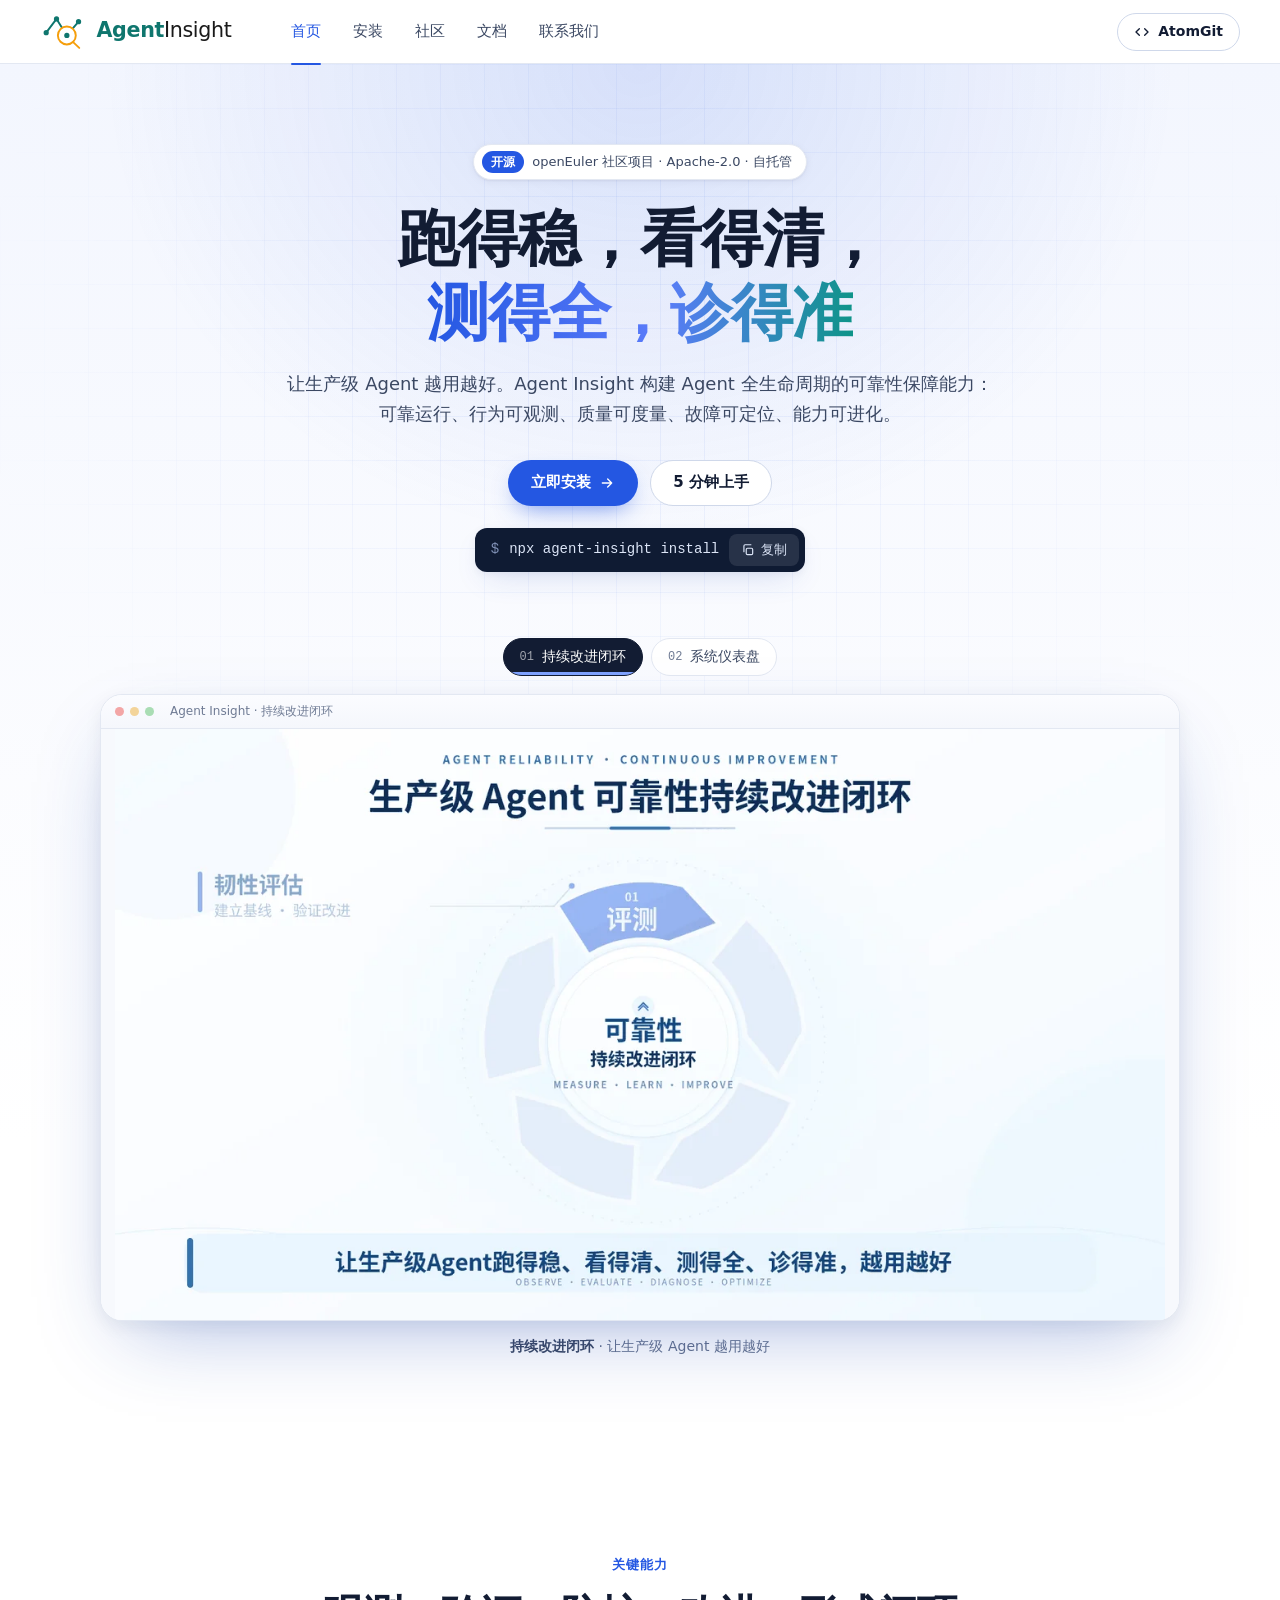
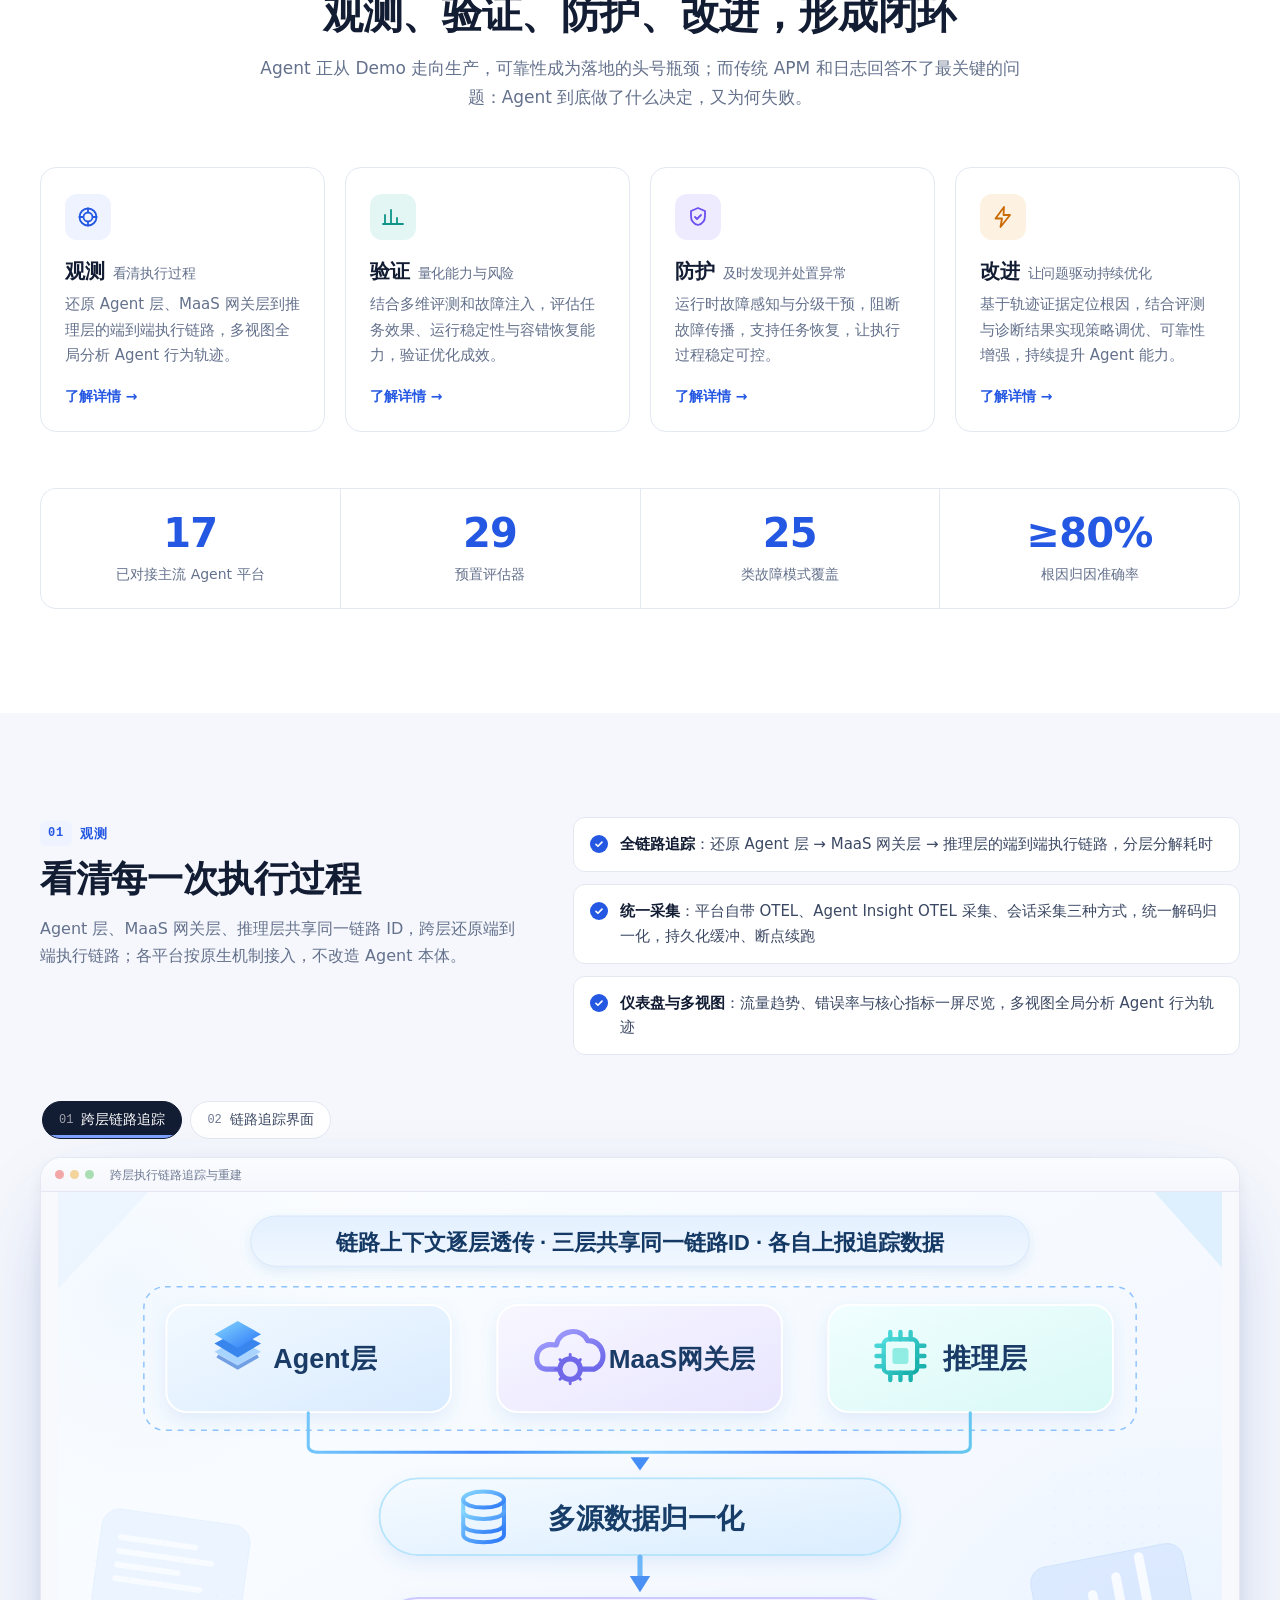
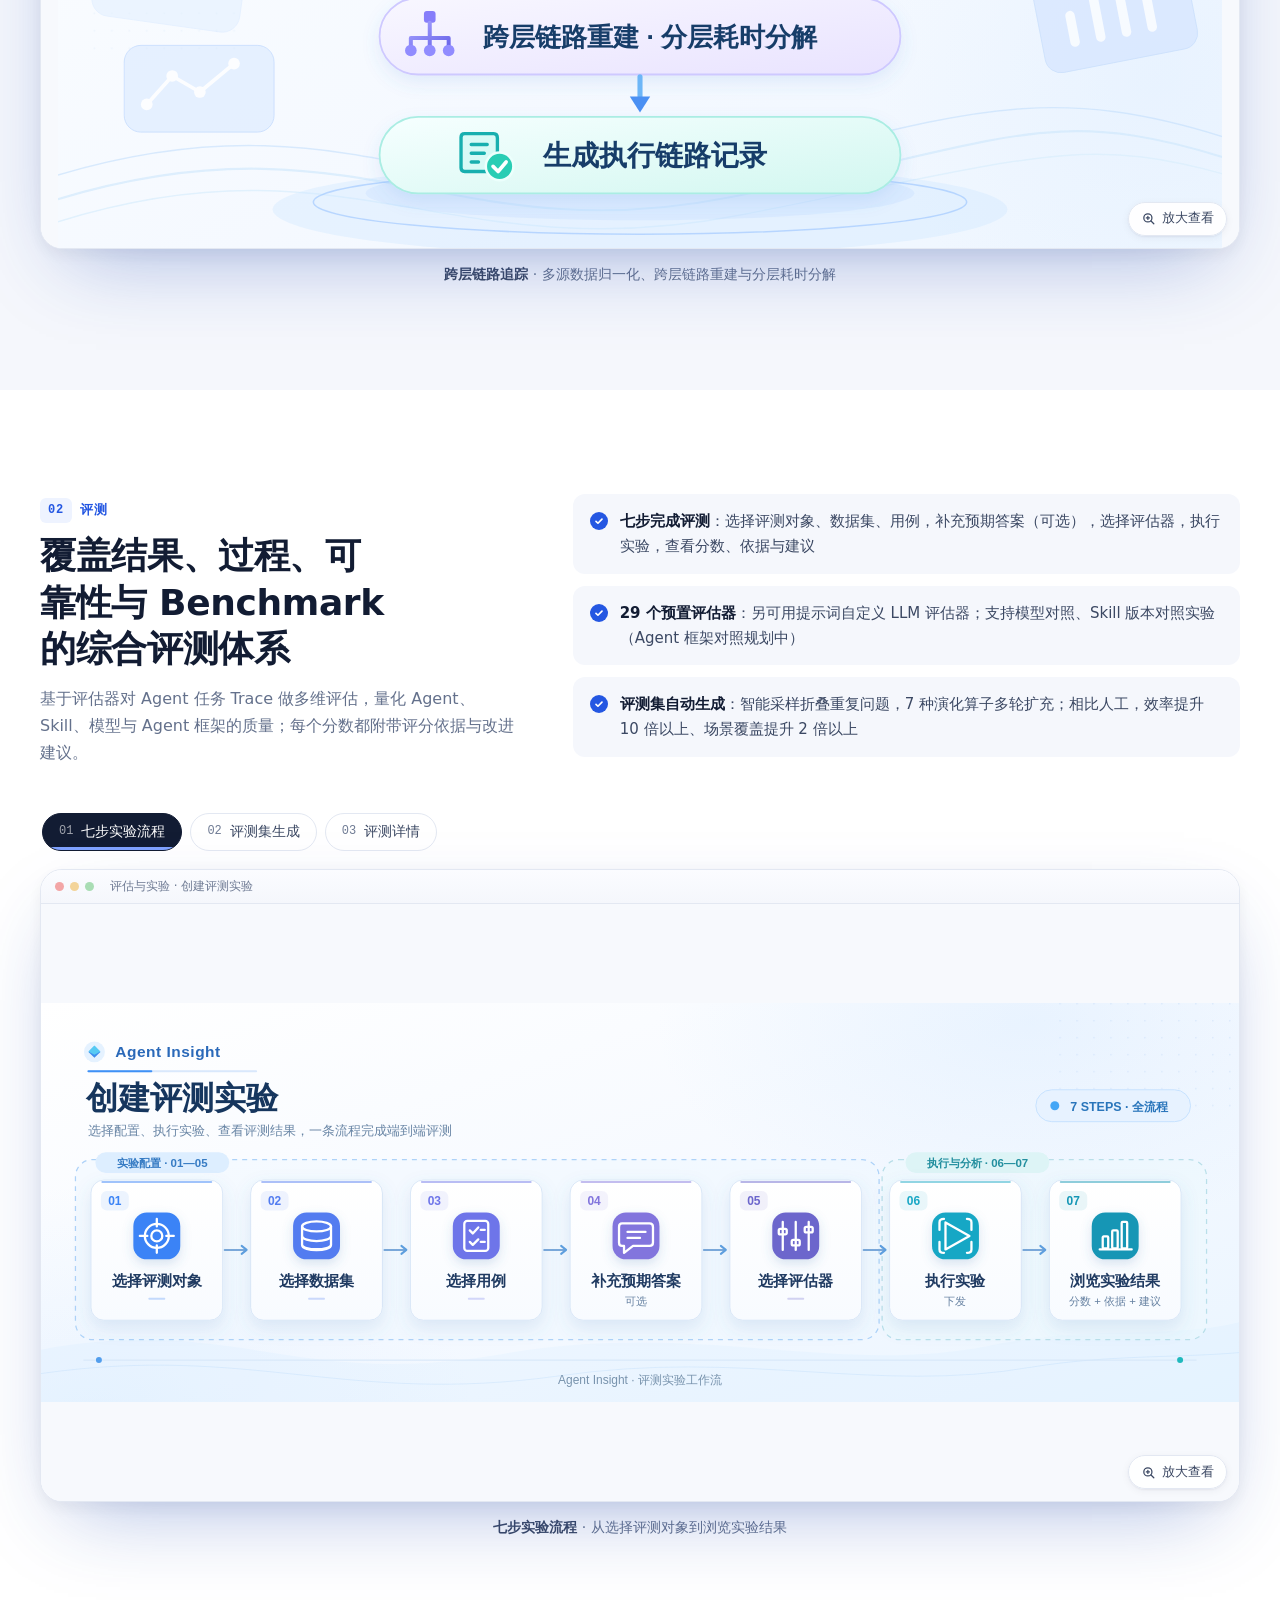
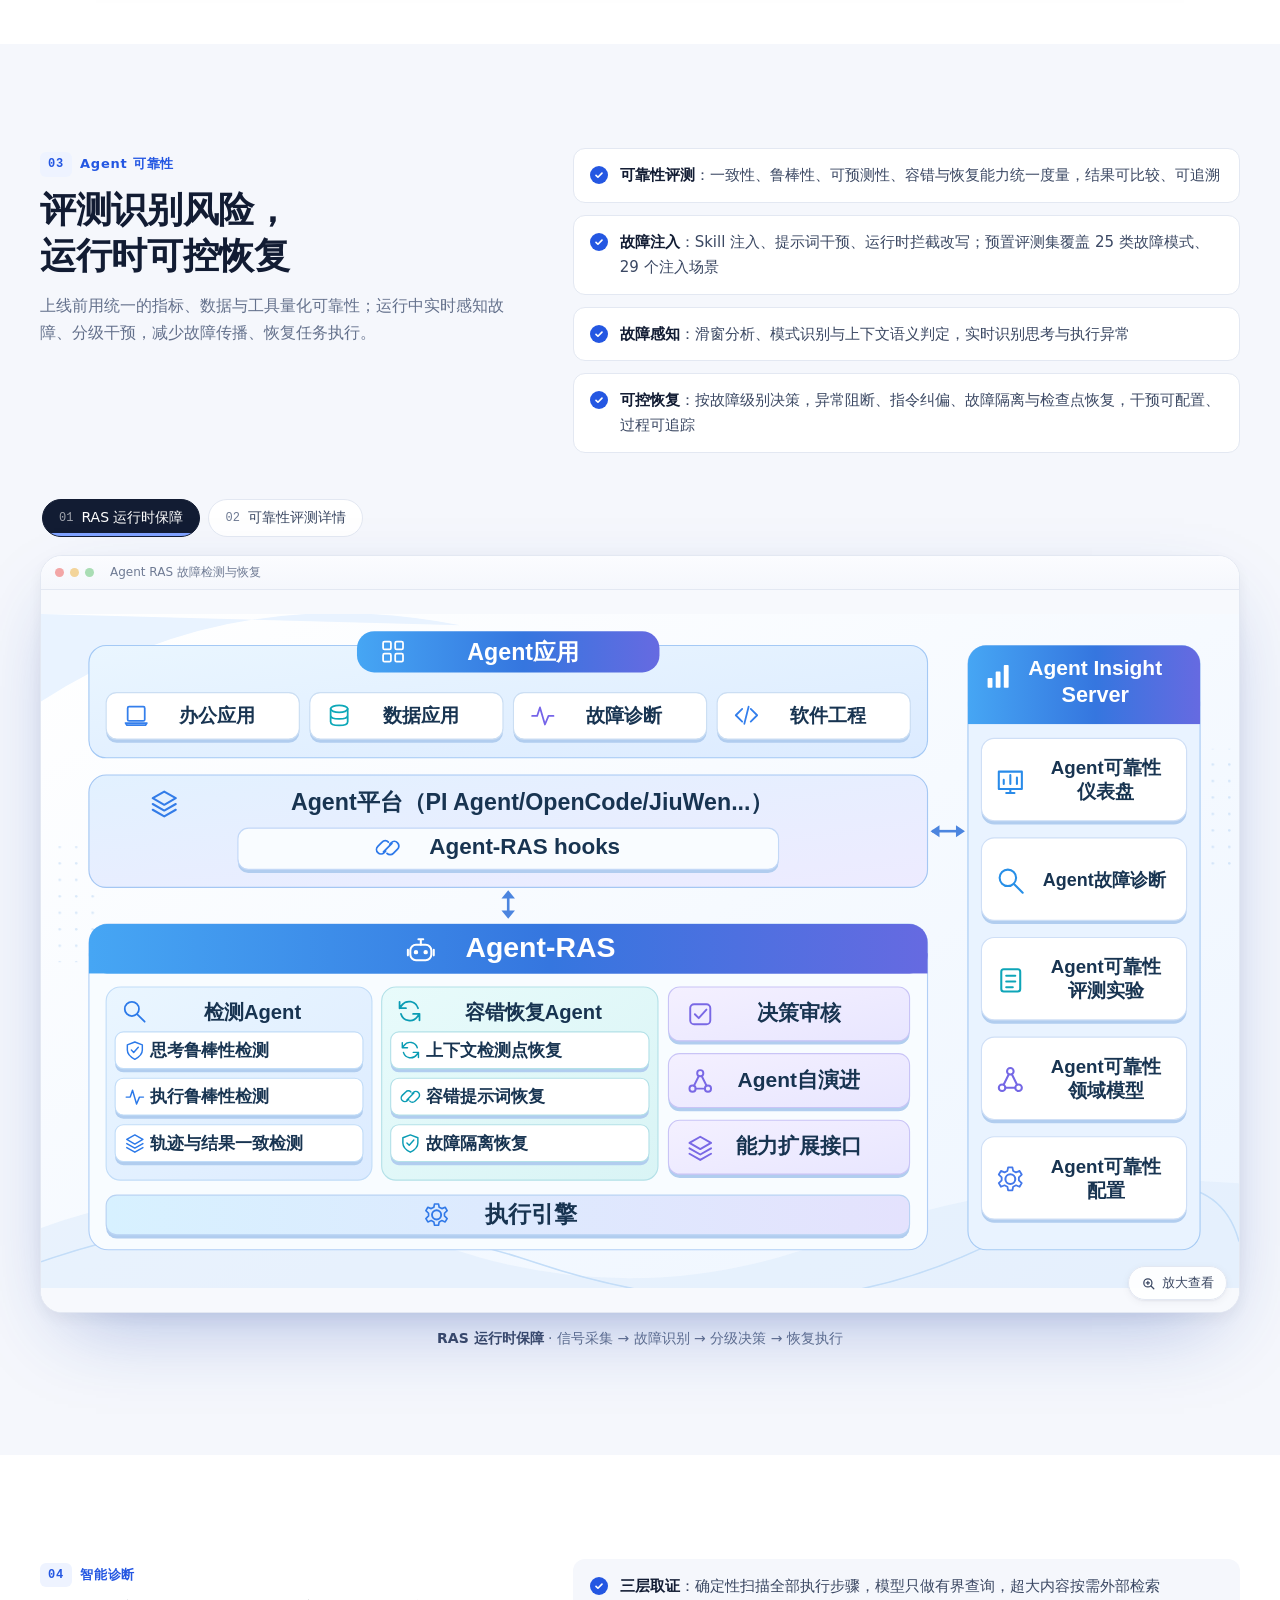
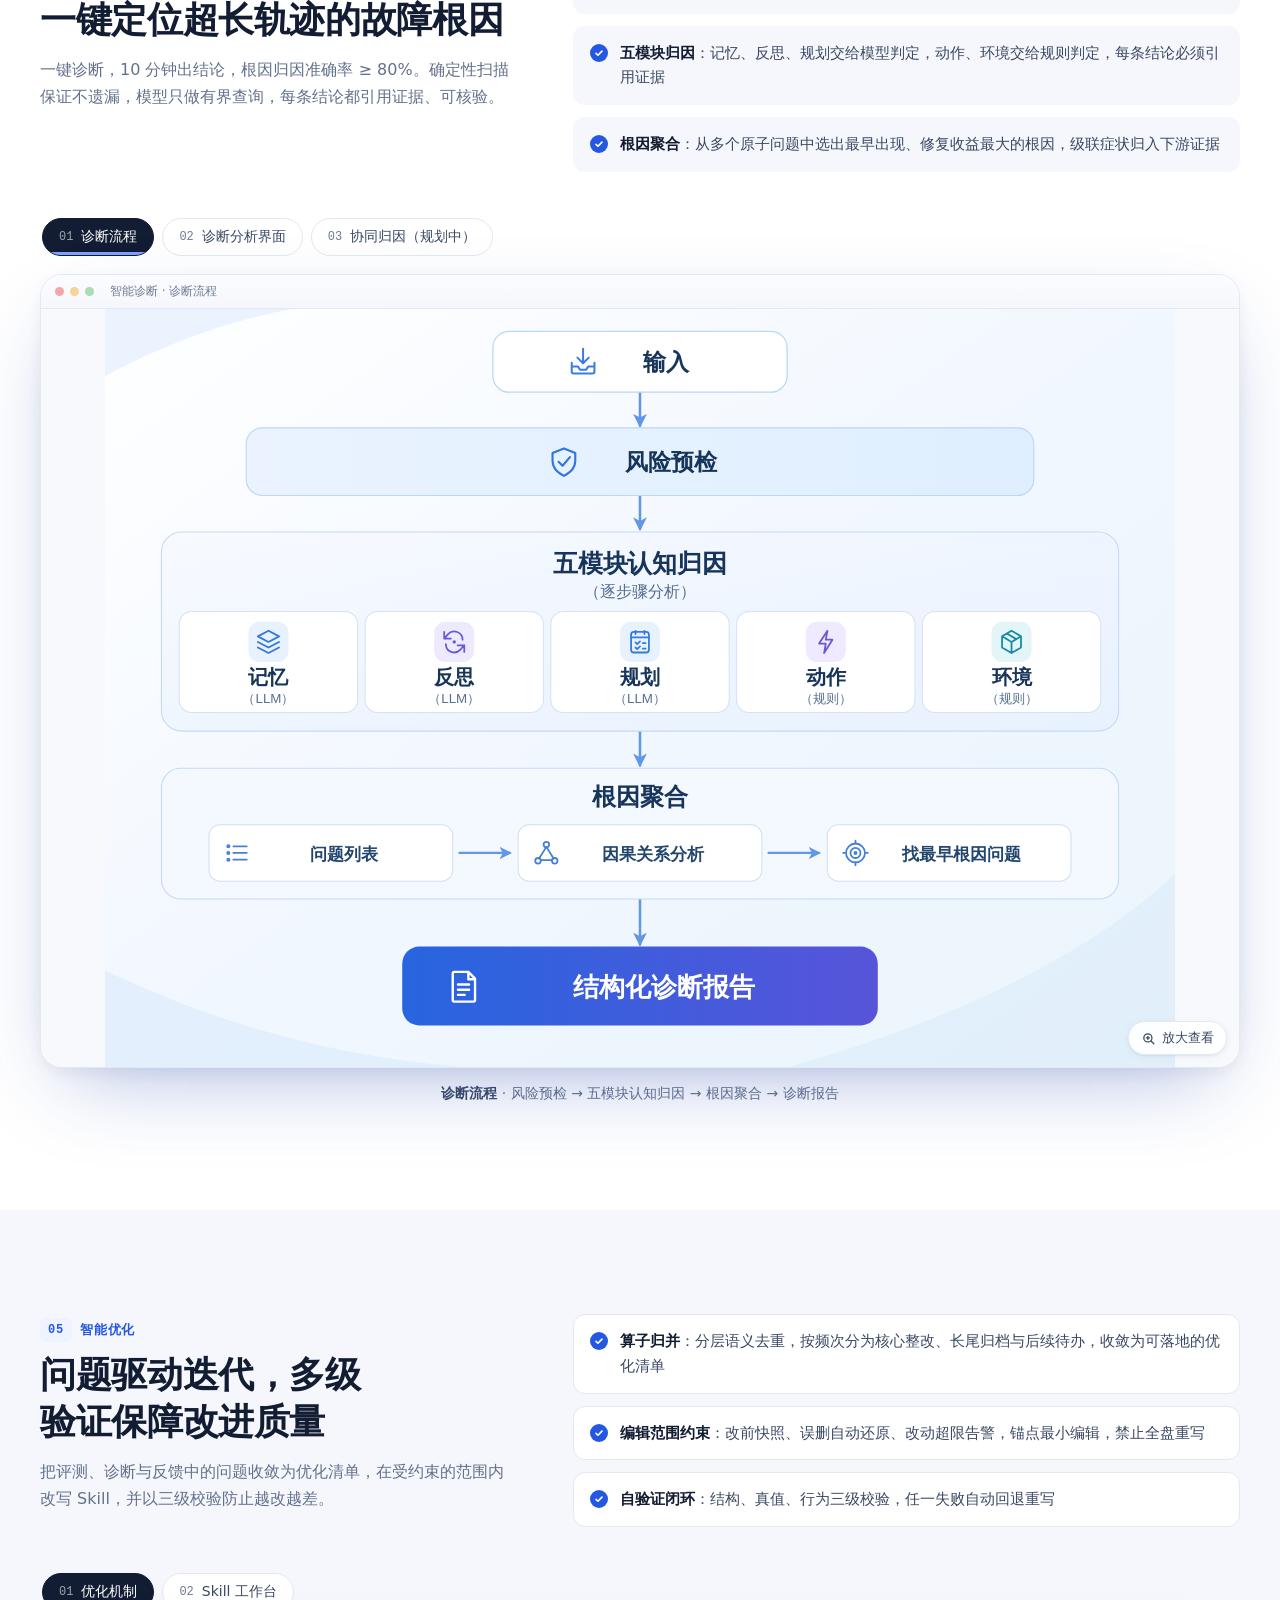
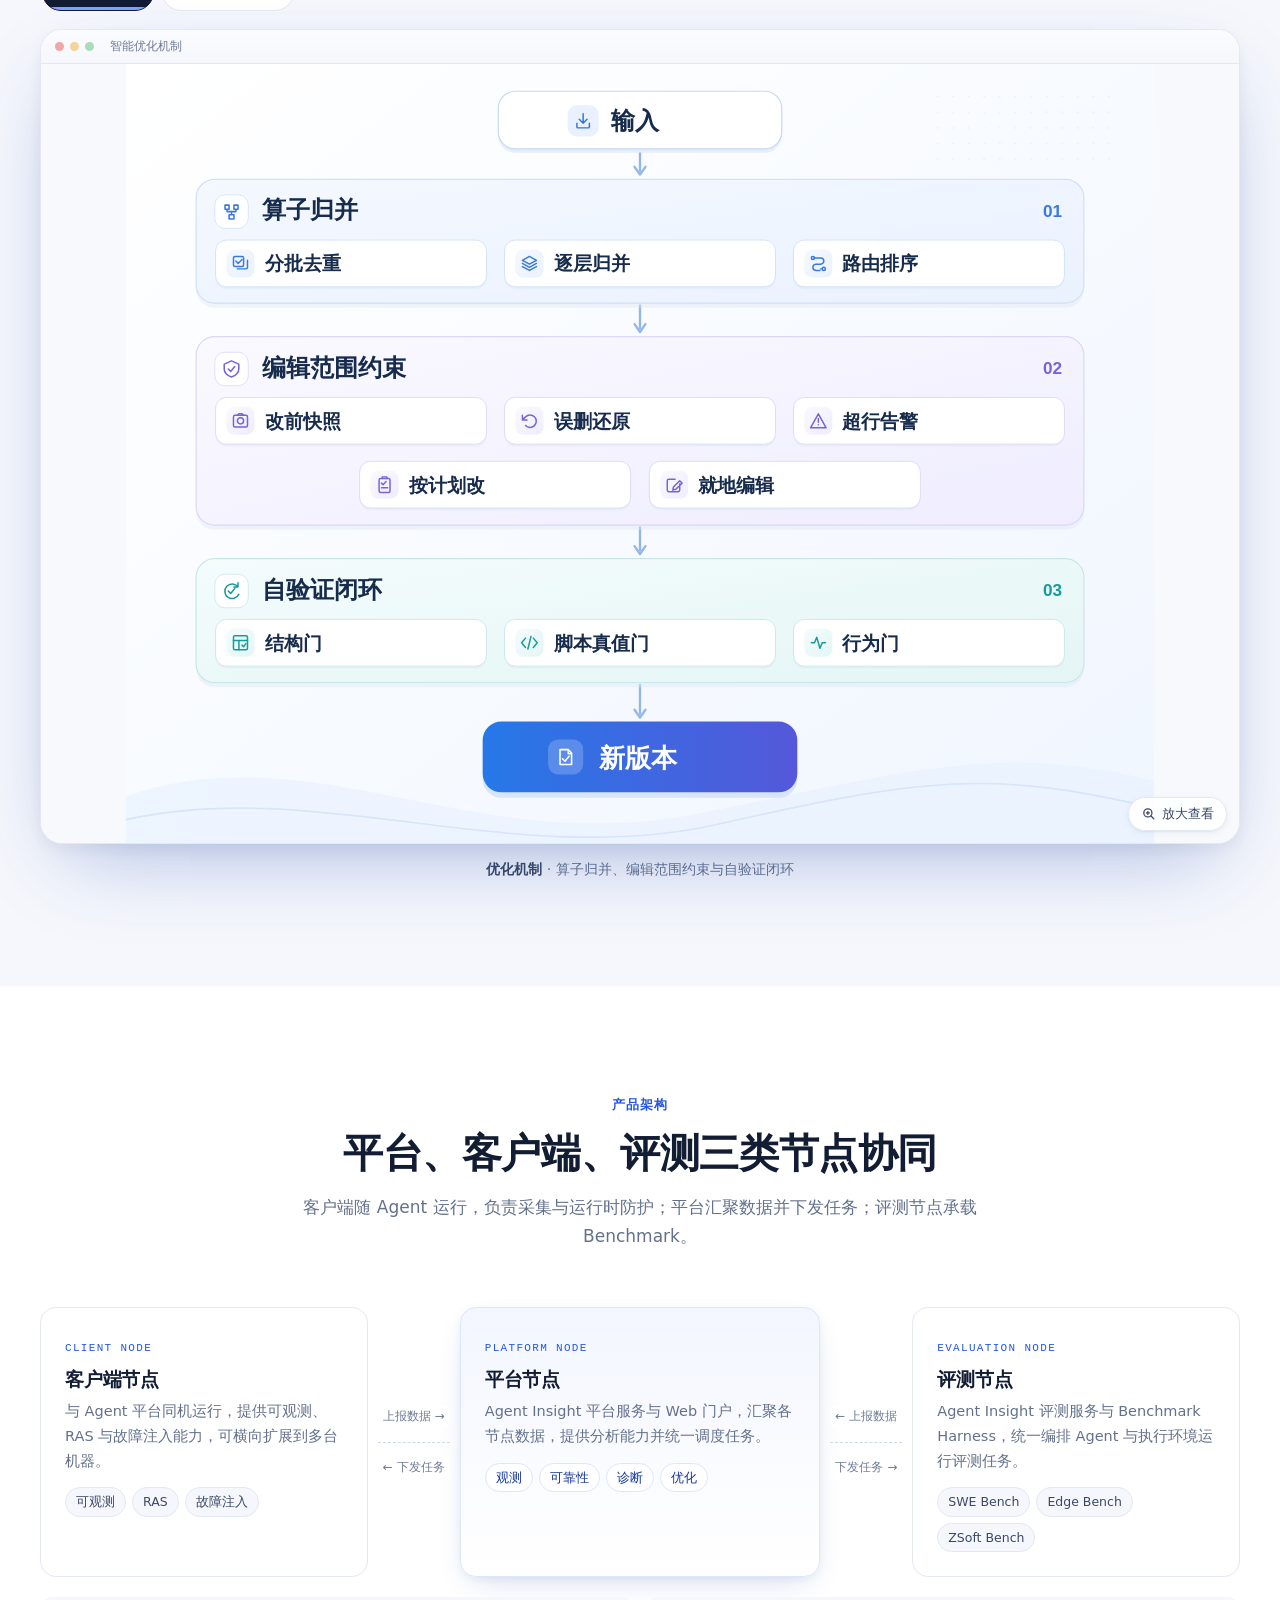
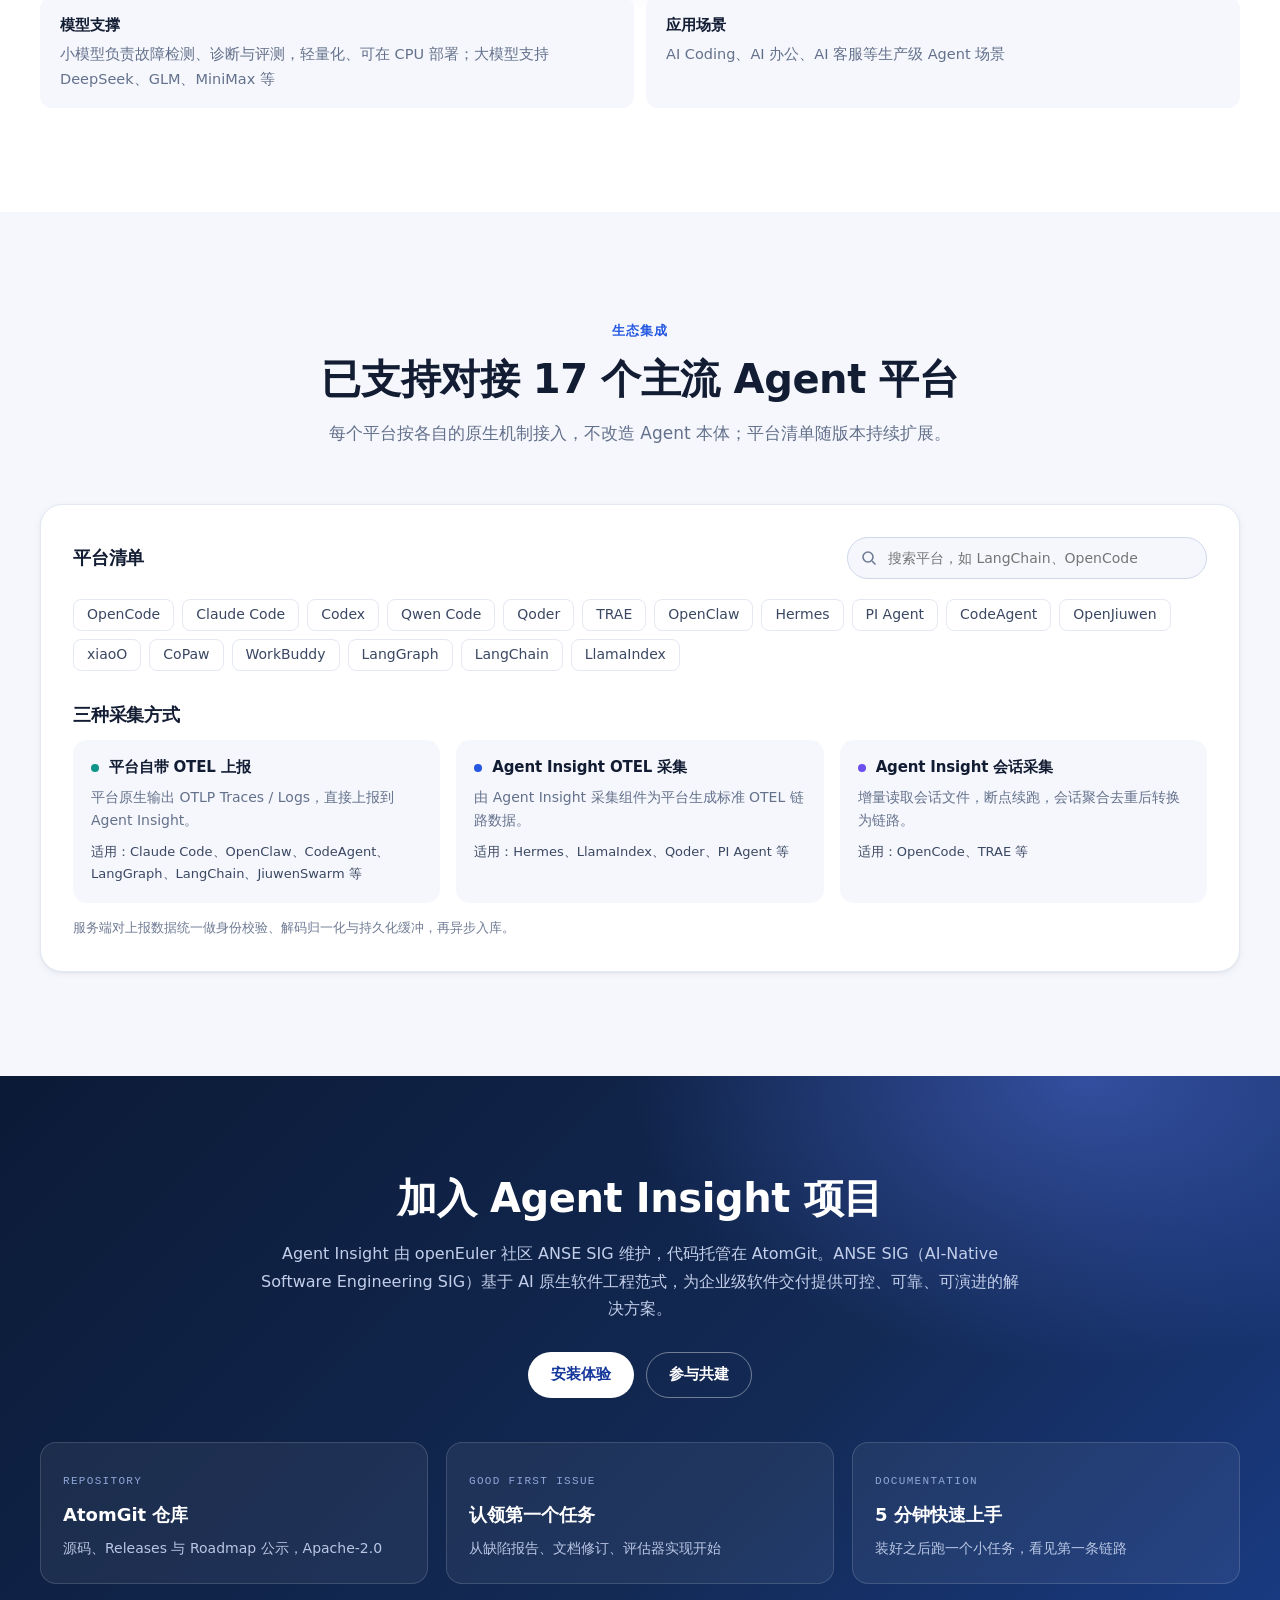
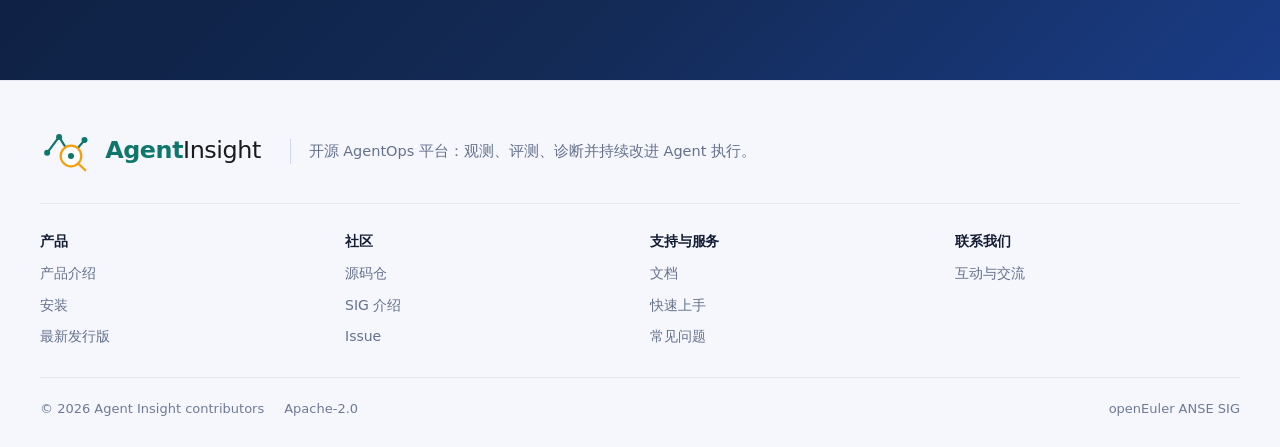
==== commit 9aaf90c0: "feat(site): use clean URLs and add local preview server" ====
--- a/index.html
+++ b/index.html
@@ -12,17 +12,19 @@
 <meta property="og:site_name" content="Agent Insight">
 <meta property="og:title" content="Agent Insight · 让生产级 Agent 越用越好">
 <meta property="og:description" content="Agent Insight 是 openEuler 社区开源的 AgentOps 平台：跨层链路观测、多维评测、故障注入与运行时防护、智能诊断与 Skill 持续优化。Apache-2.0，自托管。">
-<meta property="og:image" content="assets/img/og-cover.png">
+<link rel="canonical" href="https://mangooai.github.io/agent-insight-web/">
+<meta property="og:url" content="https://mangooai.github.io/agent-insight-web/">
+<meta property="og:image" content="https://mangooai.github.io/agent-insight-web/assets/img/og-cover.png">
 <meta name="twitter:card" content="summary_large_image">
-<link rel="stylesheet" href="assets/css/site.css?v=43">
+<link rel="stylesheet" href="assets/css/site.css?v=45">
 </head>
 <body data-page="home">
 <a class="sr-only" href="#main">跳到正文</a>
 
 <nav class="nav" aria-label="主导航">
   <div class="wrap nav-in">
-    <a class="nav-logo" href="index.html" aria-label="Agent Insight 首页"><img src="assets/img/logo.svg" alt="Agent Insight" width="201" height="40"></a>
-    <div class="nav-links"><a data-nav="home" href="index.html">首页</a><a data-nav="install" href="install.html">安装</a><a data-nav="dev" href="dev.html">社区</a><a data-nav="docs" href="docs.html">文档</a><a data-nav="contact" href="contact.html">联系我们</a></div>
+    <a class="nav-logo" href="./" aria-label="Agent Insight 首页"><img src="assets/img/logo.svg" alt="Agent Insight" width="201" height="40"></a>
+    <div class="nav-links"><a data-nav="home" href="./">首页</a><a data-nav="install" href="install">安装</a><a data-nav="dev" href="dev">社区</a><a data-nav="docs" href="docs">文档</a><a data-nav="contact" href="contact">联系我们</a></div>
     <div class="nav-right">
       <a class="btn btn-ghost btn-sm nav-repo" data-site="repo" href="#" target="_blank" rel="noopener"><svg viewBox="0 0 24 24" fill="none" stroke="currentColor" stroke-width="2" stroke-linecap="round" stroke-linejoin="round"><path d="M8 7l-5 5 5 5M16 7l5 5-5 5"/></svg>AtomGit</a>
       <button type="button" class="nav-burger" aria-label="打开菜单" aria-expanded="false" aria-controls="mMenu"><span></span></button>
@@ -30,7 +32,7 @@
   </div>
 </nav>
 <div class="m-menu" id="mMenu">
-  <a class="m-link" data-nav="home" href="index.html">首页</a><a class="m-link" data-nav="install" href="install.html">安装</a><a class="m-link" data-nav="dev" href="dev.html">社区</a><a class="m-link" data-nav="docs" href="docs.html">文档</a><a class="m-link" data-nav="contact" href="contact.html">联系我们</a>
+  <a class="m-link" data-nav="home" href="./">首页</a><a class="m-link" data-nav="install" href="install">安装</a><a class="m-link" data-nav="dev" href="dev">社区</a><a class="m-link" data-nav="docs" href="docs">文档</a><a class="m-link" data-nav="contact" href="contact">联系我们</a>
   <div class="m-actions">
     <a class="btn btn-ghost" data-site="repo" href="#" target="_blank" rel="noopener"><svg viewBox="0 0 24 24" fill="none" stroke="currentColor" stroke-width="2" stroke-linecap="round" stroke-linejoin="round"><path d="M8 7l-5 5 5 5M16 7l5 5-5 5"/></svg>AtomGit 代码仓</a>
   </div>
@@ -44,8 +46,8 @@
       <h1>跑得稳，看得清，<br><span class="grad">测得全，诊得准</span></h1>
       <p class="hero-lede">让生产级 Agent 越用越好。Agent Insight 构建 Agent 全生命周期的可靠性保障能力：可靠运行、行为可观测、质量可度量、故障可定位、能力可进化。</p>
       <div class="hero-cta">
-        <a class="btn btn-primary" href="install.html">立即安装 <svg viewBox="0 0 24 24" fill="none" stroke="currentColor" stroke-width="2" stroke-linecap="round" stroke-linejoin="round"><path d="M5 12h14M13 6l6 6-6 6"/></svg></a>
-        <a class="btn btn-ghost" href="docs.html#/quick-start">5 分钟上手</a>
+        <a class="btn btn-primary" href="install">立即安装 <svg viewBox="0 0 24 24" fill="none" stroke="currentColor" stroke-width="2" stroke-linecap="round" stroke-linejoin="round"><path d="M5 12h14M13 6l6 6-6 6"/></svg></a>
+        <a class="btn btn-ghost" href="docs#/quick-start">5 分钟上手</a>
       </div>
       <div class="cmd"><span class="pr">$</span><code>npx agent-insight install</code><button type="button" class="copy-btn" data-copy="npx agent-insight install" aria-label="复制安装命令"><svg viewBox="0 0 24 24" fill="none" stroke="currentColor" stroke-width="2" stroke-linecap="round" stroke-linejoin="round"><rect x="9" y="9" width="11" height="11" rx="2"/><path d="M5 15V5a2 2 0 0 1 2-2h10"/></svg><span>复制</span></button></div>
     </div>
@@ -274,13 +276,13 @@
     <h2 id="join-t">加入 Agent Insight 项目</h2>
     <p>Agent Insight 由 openEuler 社区 ANSE SIG 维护，代码托管在 AtomGit。ANSE SIG（AI-Native Software Engineering SIG）基于 AI 原生软件工程范式，为企业级软件交付提供可控、可靠、可演进的解决方案。</p>
     <div class="band-cta">
-      <a class="btn btn-white" href="install.html">安装体验</a>
-      <a class="btn btn-outline-light" href="dev.html">参与共建</a>
+      <a class="btn btn-white" href="install">安装体验</a>
+      <a class="btn btn-outline-light" href="dev">参与共建</a>
     </div>
     <div class="bcards">
       <a class="bcard" data-site="repo" href="#" target="_blank" rel="noopener"><span class="k">REPOSITORY</span><b>AtomGit 仓库</b><span class="d">源码、Releases 与 Roadmap 公示，Apache-2.0</span></a>
       <a class="bcard" data-site="issues" href="#" target="_blank" rel="noopener"><span class="k">GOOD FIRST ISSUE</span><b>认领第一个任务</b><span class="d">从缺陷报告、文档修订、评估器实现开始</span></a>
-      <a class="bcard" href="docs.html#/quick-start"><span class="k">DOCUMENTATION</span><b>5 分钟快速上手</b><span class="d">装好之后跑一个小任务，看见第一条链路</span></a>
+      <a class="bcard" href="docs#/quick-start"><span class="k">DOCUMENTATION</span><b>5 分钟快速上手</b><span class="d">装好之后跑一个小任务，看见第一条链路</span></a>
     </div>
   </div>
 </section>
@@ -289,14 +291,14 @@
 <footer class="footer">
   <div class="wrap">
     <div class="footer-top">
-      <a class="footer-logo" href="index.html" aria-label="Agent Insight 首页"><img src="assets/img/logo.svg" alt="Agent Insight" width="231" height="46" loading="lazy"></a>
+      <a class="footer-logo" href="./" aria-label="Agent Insight 首页"><img src="assets/img/logo.svg" alt="Agent Insight" width="231" height="46" loading="lazy"></a>
       <p>开源 AgentOps 平台：观测、评测、诊断并持续改进 Agent 执行。</p>
     </div>
     <div class="footer-grid">
-      <div><h4>产品</h4><div class="footer-links"><a href="index.html">产品介绍</a><a href="install.html">安装</a><a data-site="releases" href="#" target="_blank" rel="noopener">最新发行版</a></div></div>
-      <div><h4>社区</h4><div class="footer-links"><a data-site="repo" href="#" target="_blank" rel="noopener">源码仓</a><a href="dev.html">SIG 介绍</a><a data-site="issues" href="#" target="_blank" rel="noopener">Issue</a></div></div>
-      <div><h4>支持与服务</h4><div class="footer-links"><a href="docs.html">文档</a><a href="docs.html#/quick-start">快速上手</a><a href="docs.html#/faq">常见问题</a></div></div>
-      <div><h4>联系我们</h4><div class="footer-links"><a href="contact.html">互动与交流</a></div></div>
+      <div><h4>产品</h4><div class="footer-links"><a href="./">产品介绍</a><a href="install">安装</a><a data-site="releases" href="#" target="_blank" rel="noopener">最新发行版</a></div></div>
+      <div><h4>社区</h4><div class="footer-links"><a data-site="repo" href="#" target="_blank" rel="noopener">源码仓</a><a href="dev">SIG 介绍</a><a data-site="issues" href="#" target="_blank" rel="noopener">Issue</a></div></div>
+      <div><h4>支持与服务</h4><div class="footer-links"><a href="docs">文档</a><a href="docs#/quick-start">快速上手</a><a href="docs#/faq">常见问题</a></div></div>
+      <div><h4>联系我们</h4><div class="footer-links"><a href="contact">互动与交流</a></div></div>
     </div>
     <div class="footer-legal">
       <span>© <span id="year">2026</span> Agent Insight contributors</span>
@@ -306,6 +308,6 @@
   </div>
 </footer>
 <button type="button" class="to-top" aria-label="回到顶部"><svg viewBox="0 0 24 24" fill="none" stroke="currentColor" stroke-width="2" stroke-linecap="round" stroke-linejoin="round"><path d="M12 19V5M5 12l7-7 7 7"/></svg></button>
-<script src="assets/js/site.js?v=43" defer></script>
+<script src="assets/js/site.js?v=45" defer></script>
 </body>
 </html>
